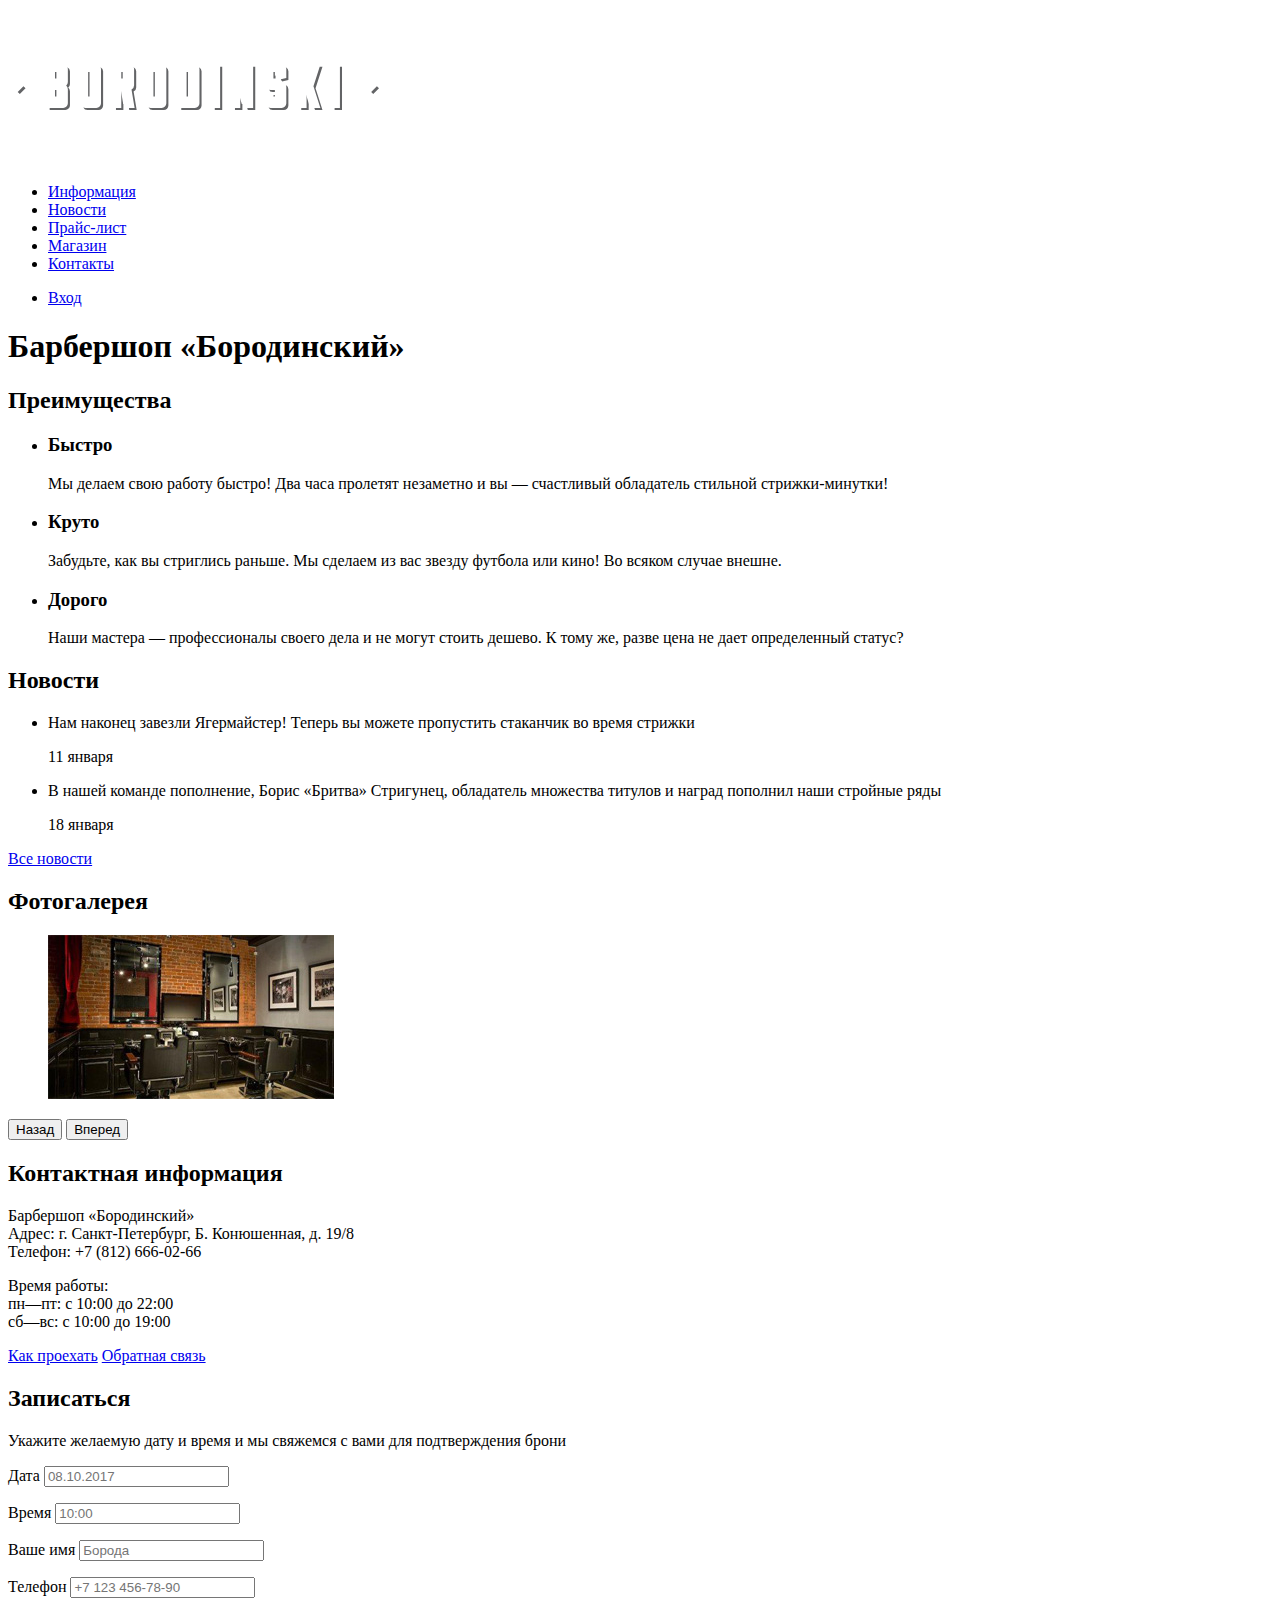
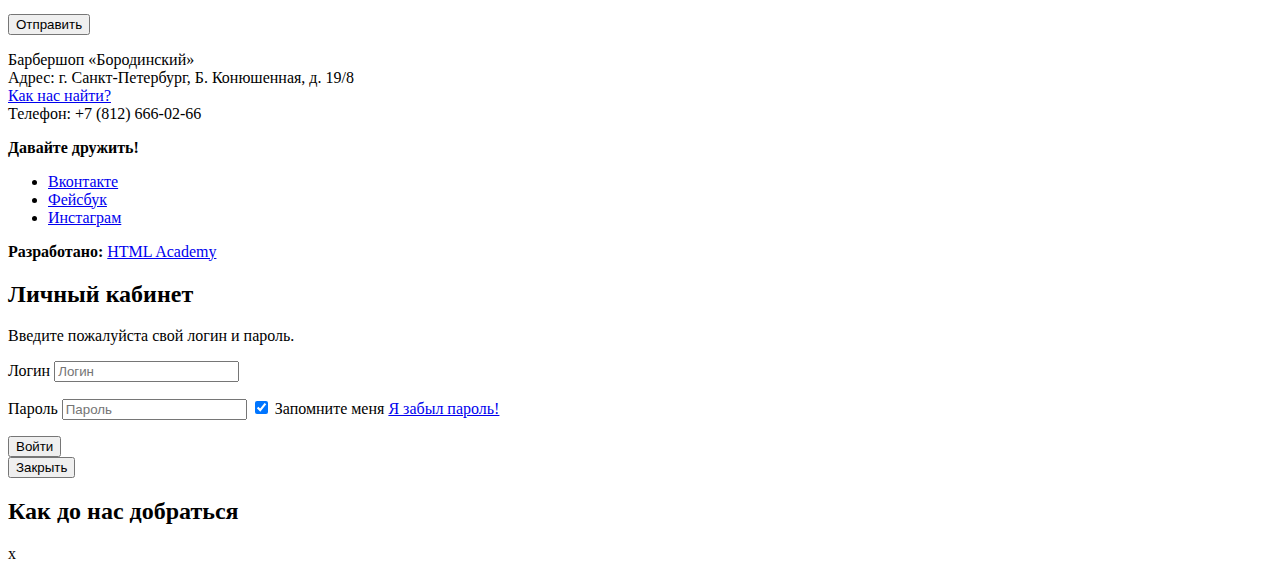
==== index.html @ 8cbe3a10 "Закончил форму для логина" ====
<!DOCTYPE html>
<html lang="ru">
  <head>
    <meta charset="utf-8">
    <title>Барбершоп «Бородинский»</title>
  </head>
  <body>
    <header class="main-header">
      <nav class="main-navigation">
        <a class="main-header-logo">
          <img src="img/index-logo.svg" width="371" height="155" alt="Логотип барбершопа «Бородинский»">
        </a>
        <ul class="site-navigation">
          <li><a href="info.html">Информация</a></li>
          <li><a href="news.html">Новости</a></li>
          <li><a href="price.html">Прайс-лист</a></li>
          <li><a href="catalog.html">Магазин</a></li>
          <li><a href="contacts.html">Контакты</a></li>
        </ul>
        <ul class="user-navigation">
          <li>
            <a class="login-link" href="#">Вход</a>
          </li>
        </ul>
      </nav>
    </header>
    <main class="container">

      <h1 class="visually-hidden">Барбершоп «Бородинский»</h1>

      <section class="features">
        <h2 class="visually-hidden">Преимущества</h2>
        <ul class="features-list">
          <li class="feature-item">
            <h3>Быстро</h3>
            <p>Мы делаем свою работу быстро! Два часа пролетят незаметно и вы — счастливый обладатель стильной стрижки-минутки!</p>
          </li>
          <li class="feature-item">
            <h3>Круто</h3>
            <p>Забудьте, как вы стриглись раньше. Мы сделаем из вас звезду футбола или кино! Во всяком случае внешне.</p>
          </li>
          <li class="feature-item">
            <h3>Дорого</h3>
            <p>Наши мастера — профессионалы своего дела и не могут стоить дешево. К тому же, разве цена не дает определенный статус?</p>
          </li>
        </ul>
      </section>

      <section class="news">
        <h2>Новости</h2>
        <ul class="news-list">
          <li class="news-item">
            <p>Нам наконец завезли Ягермайстер! Теперь вы можете пропустить стаканчик во время стрижки</p>
            <time datetime="2016-01-11">11 января</time>
          </li>
          <li class="news-item">
            <p>В нашей команде пополнение, Борис «Бритва» Стригунец, обладатель множества титулов и наград пополнил наши стройные ряды</p>
            <time datetime="2016-01-18">18 января</time>
          </li>
        </ul>
        <a class="button" href="news.html">Все новости</a>
      </section>

      <section class="gallery">
        <h2>Фотогалерея</h2>
        <figure class="gallery-content">
          <a href="#"><img src="img/studio.jpg" width="286" height="164" alt="Интерьер"></a>
        </figure>
        <button class="button gallery-button gallery-button-back" type="button">Назад</button>
        <button class="button gallery-button gallery-button-next" type="button">Вперед</button>
      </section>

       <section class="contacts">
        <h2>Контактная информация</h2>
        <p>
           Барбершоп «Бородинский»<br>
           Адрес: г. Санкт-Петербург, Б. Конюшенная, д. 19/8<br>
           Телефон: +7 (812) 666-02-66
        </p>
        <p>
          Время работы:<br>
          пн—пт: с 10:00 до 22:00<br>
          сб—вс: с 10:00 до 19:00
        </p>
        <a class="button" href="map.html">Как проехать</a>
        <a class="button" href="contacts.html">Обратная связь</a>
      </section>

      <section class="appointment">
        <h2>Записаться</h2>
        <p class="appointment-info">Укажите желаемую дату и время и мы свяжемся с вами для подтверждения брони</p>
        <form class="appointment-form" action="https://echo.htmlacademy.ru" method="post">
          <p class="appointment-item">
            <label>
              Дата
              <input type="text" name="date" value="" placeholder="08.10.2017">
            </label>
          </p>
          <p class="appointment-item">
            <label>
              Время
              <input type="text" name="time" value="" placeholder="10:00">
            </label>
          </p>
          <p class="appointment-item">
            <label>
              Ваше имя
              <input type="text" name="name" value="" placeholder="Борода">
            </label>
          </p>
          <p class="appointment-item">
            <label>
              Телефон
              <input type="tel" name="phone" value="" placeholder="+7 123 456-78-90">
            </label>
          </p>
          <button class="button" type="submit">Отправить</button>
        </form>
      </section>
    </main>
    <footer class="main-footer">
      <p class="footer-contacts">
        Барбершоп «Бородинский»<br>
        Адрес: г. Санкт-Петербург, Б. Конюшенная, д. 19/8<br>
        <a href="map.html">Как нас найти?</a><br>
        Телефон: +7 (812) 666-02-66
      </p>
      <div class="footer-social">
        <b>Давайте дружить!</b>
        <ul>
          <li><a class="social-button" href="#">Вконтакте</a></li>
          <li><a class="social-button" href="#">Фейсбук</a></li>
          <li><a class="social-button" href="#">Инстаграм</a></li>
        </ul>
      </div>
      <p class="footer-copyright">
        <b>Разработано:</b>
        <a class="button" href="https://htmlacademy.ru">HTML Academy</a>
      </p>
    </footer>

    <section class="modal modal-login">
      <h2>Личный кабинет</h2>
      <p>Введите пожалуйста свой логин и пароль.</p>
      <form class="login-form" action="https://echo.htmlacademy.ru" method="post">
        <p>
          <label class="visually-hidden">
            Логин
            <input class="login-icon-user" type="text" name="login" value="" placeholder="Логин">
          </label>
        </p>
        <p class="login-pasword-info">
          <label class="visually-hidden">
            Пароль
            <input class="login-icon-password" type="password" name="password" value="" placeholder="Пароль">
          </label>
          <label class="login-checkbox">
            <input type="checkbox" name="remember" checked>
            Запомните меня
          </label>
          <a class="restore" href="#">Я забыл пароль!</a>
        </p>
        <button class="button" type="submit">Войти</button>
      </form>
      <button class="modal-close" type="button">Закрыть</button>
    </section>

    <section class="modal modal-map">
      <h2 class="visually-hidden">Как до нас добраться</h2>
      <span class="modal-close">x</span>
    </section>
  </body>
</html>
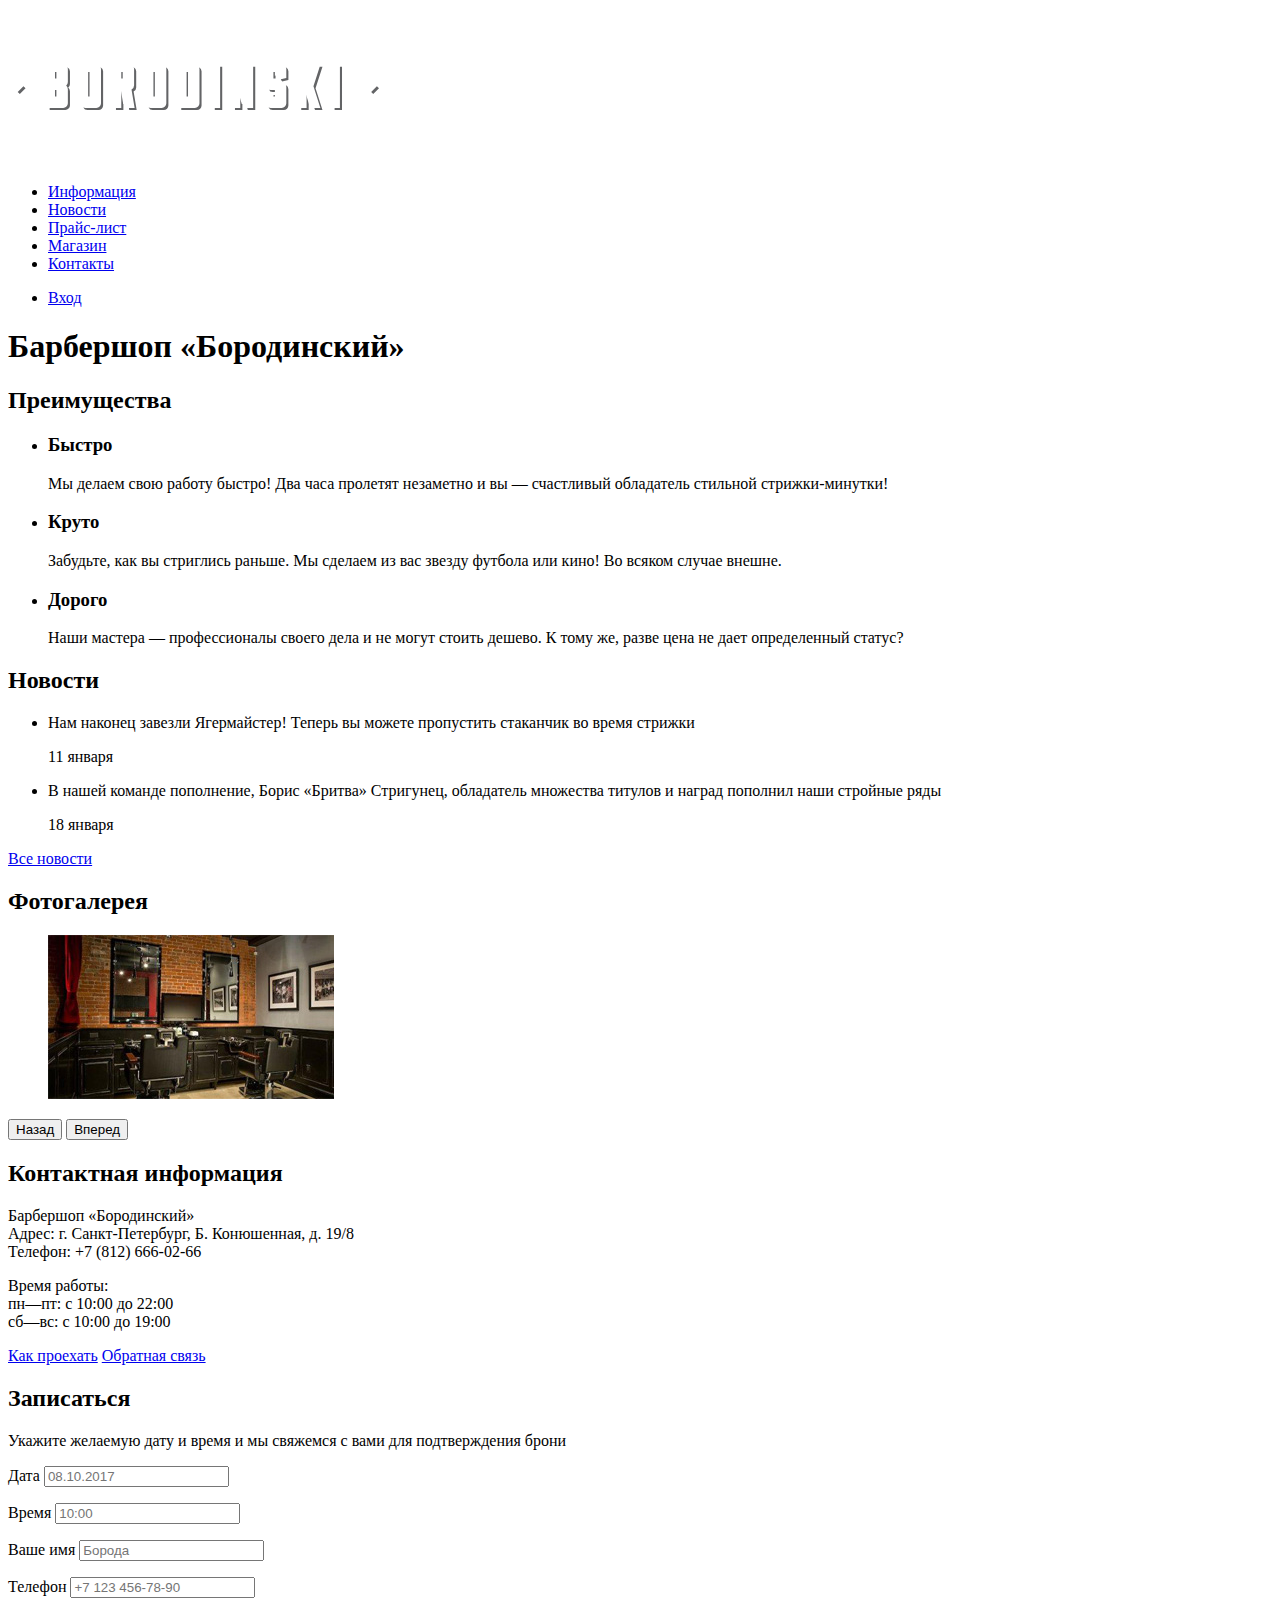
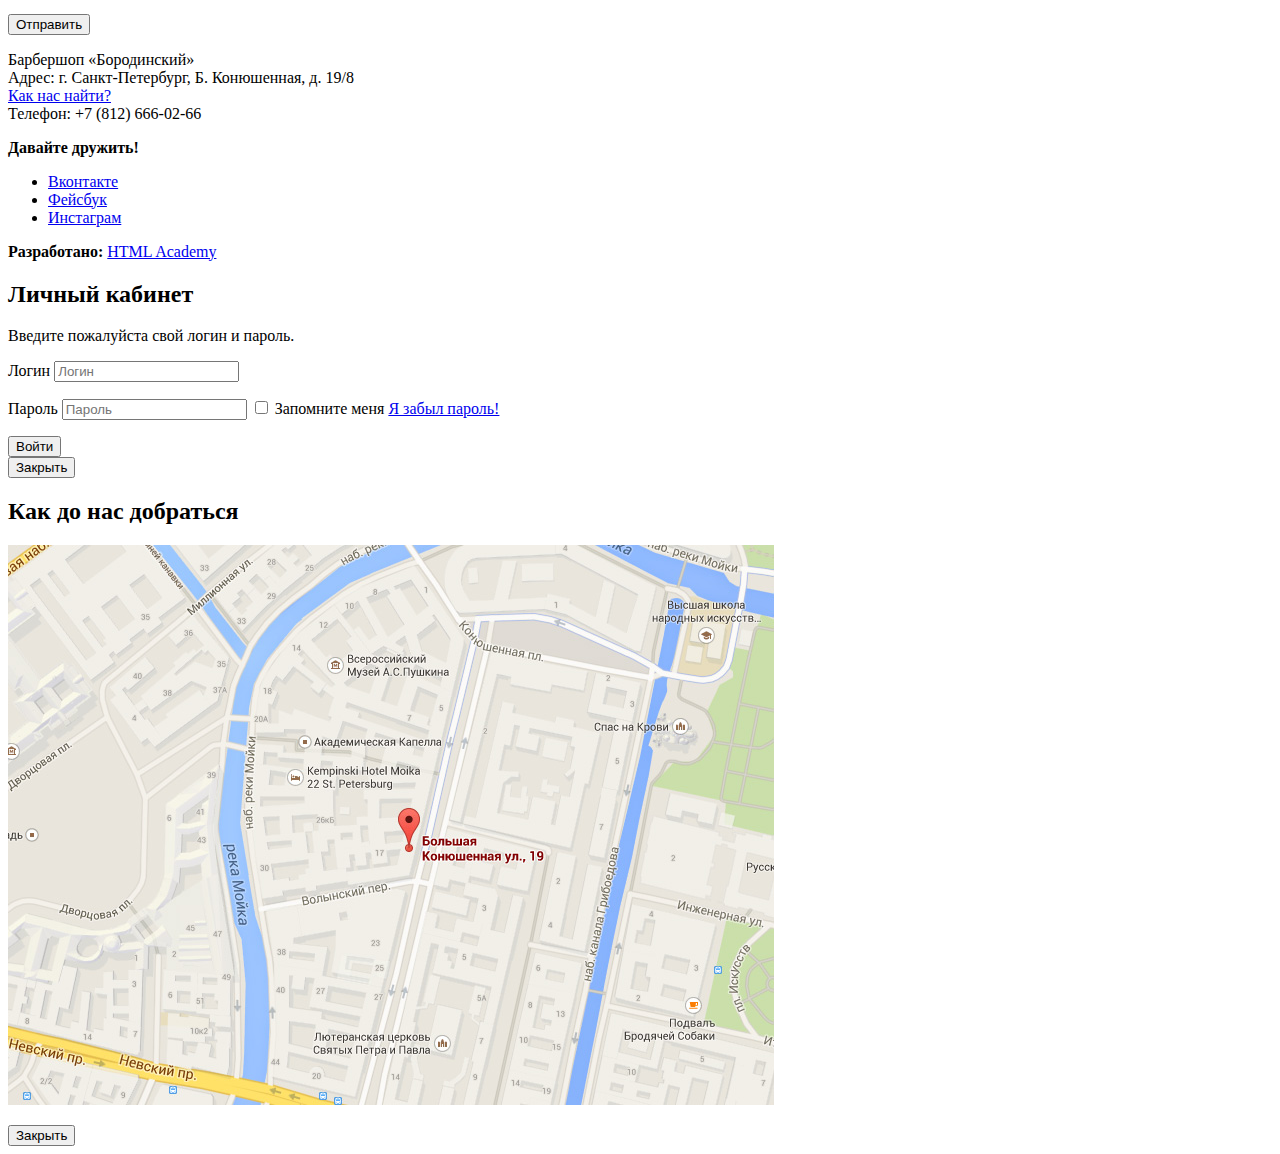
==== commit b5265968: "Добавил карту проезда" ====
--- a/index.html
+++ b/index.html
@@ -155,7 +155,7 @@
             <input class="login-icon-password" type="password" name="password" value="" placeholder="Пароль">
           </label>
           <label class="login-checkbox">
-            <input type="checkbox" name="remember" checked>
+            <input type="checkbox" name="remember">
             Запомните меня
           </label>
           <a class="restore" href="#">Я забыл пароль!</a>
@@ -167,7 +167,10 @@
 
     <section class="modal modal-map">
       <h2 class="visually-hidden">Как до нас добраться</h2>
-      <span class="modal-close">x</span>
+      <p>
+        <img src="img/map.jpg" width="766" height="560" alt="Офис компании по адресу ул. Большая Конюшенная 19/8, Санкт-Петербург">
+      </p>
+      <button class="modal-close" type="button">Закрыть</button>
     </section>
   </body>
 </html>
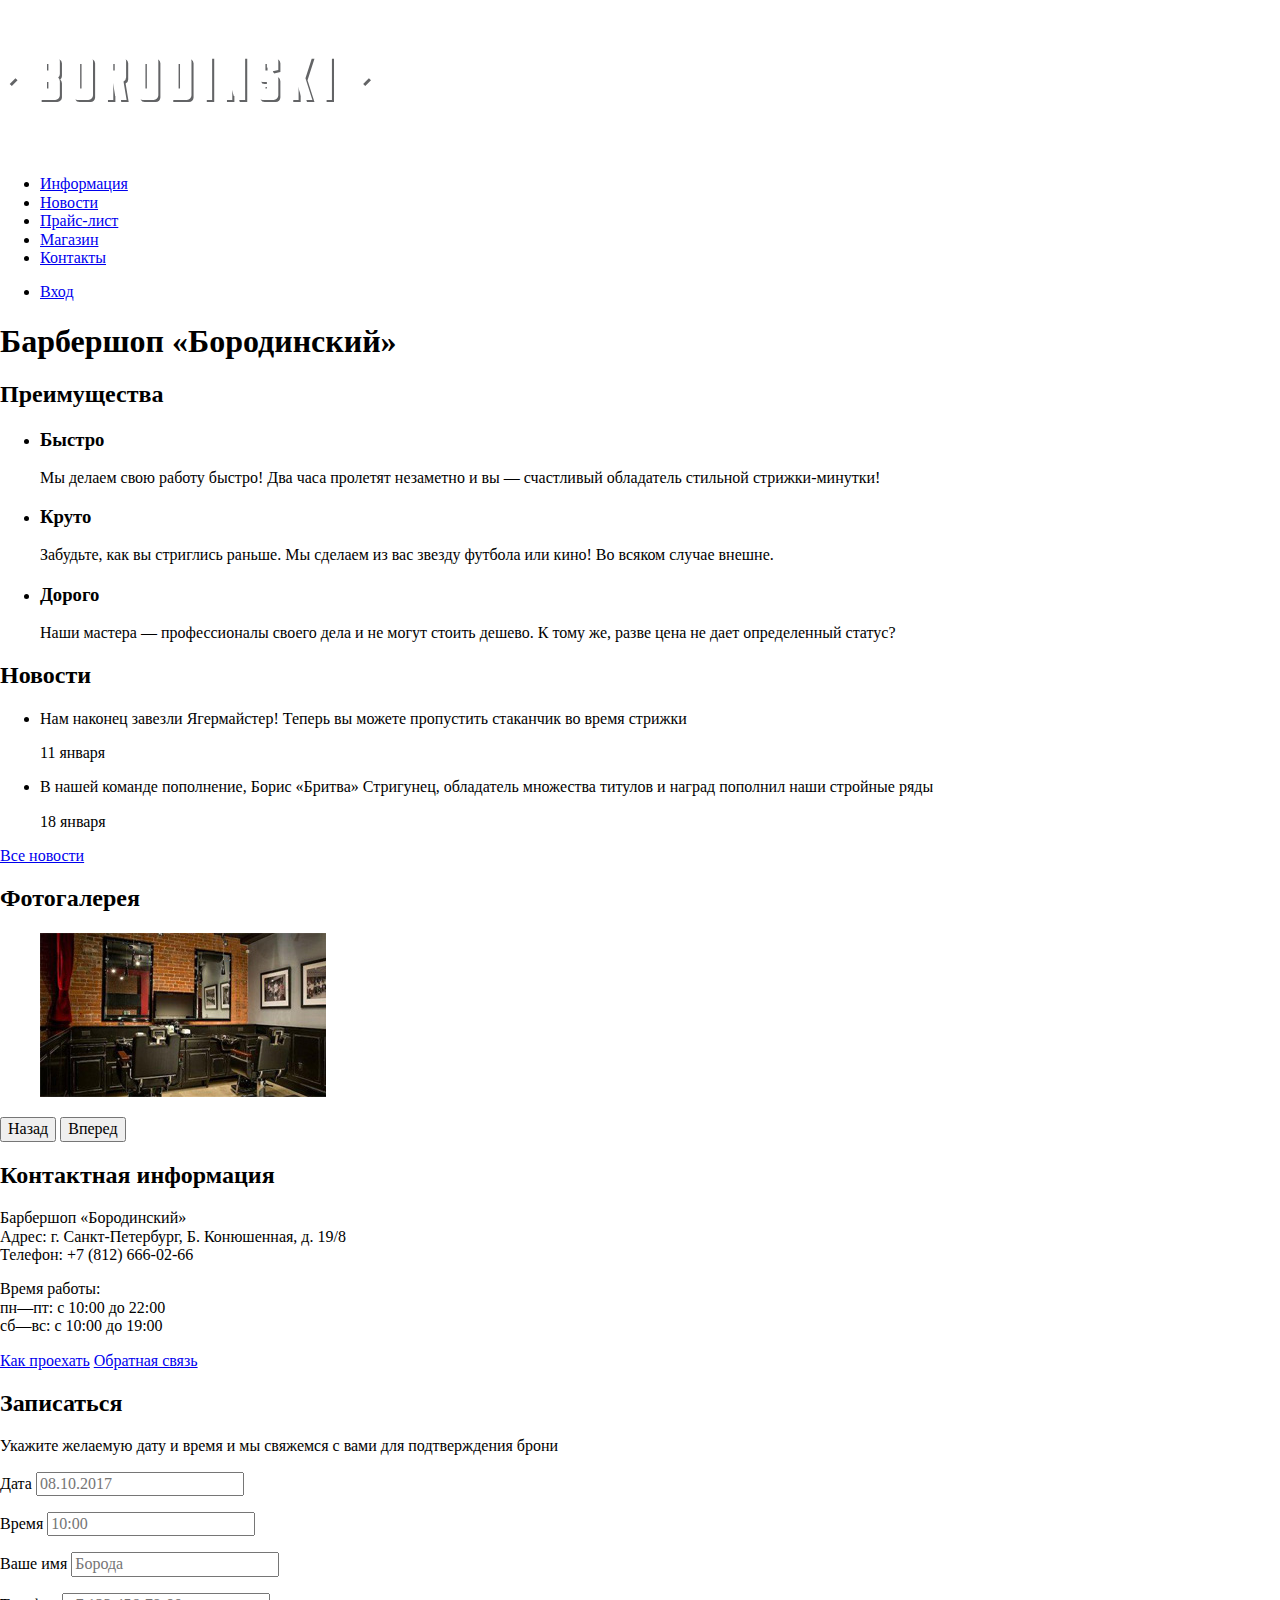
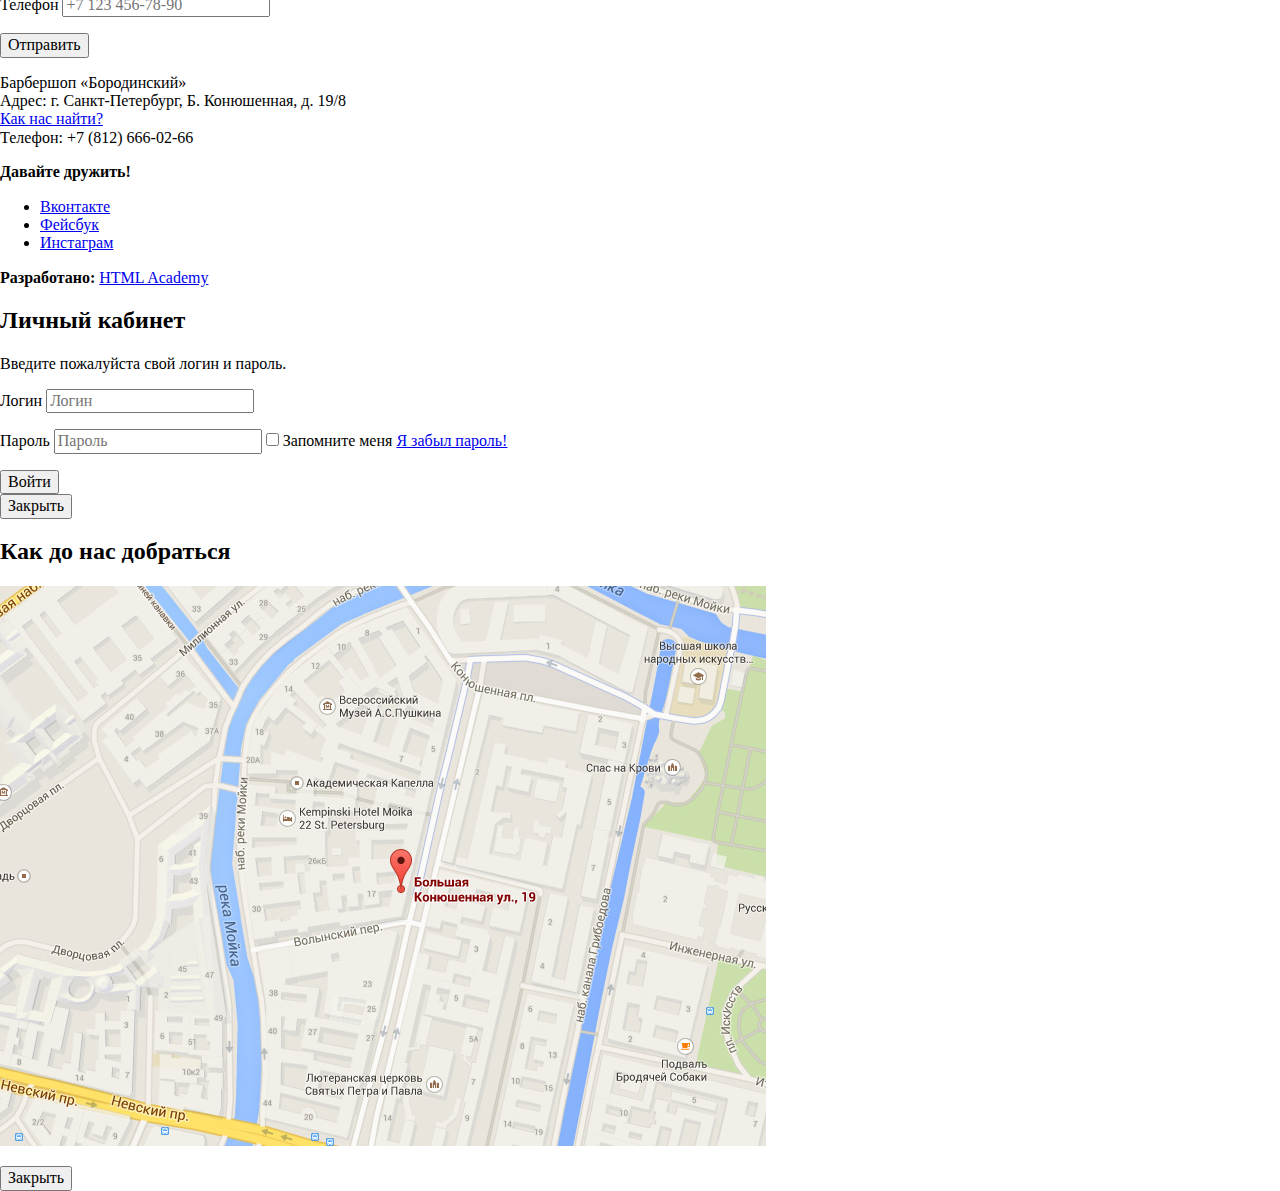
==== commit 16063d43: "подлючаю нормалайз и стайл цсс" ====
--- a/index.html
+++ b/index.html
@@ -3,6 +3,9 @@
   <head>
     <meta charset="utf-8">
     <title>Барбершоп «Бородинский»</title>
+    <link href="https://fonts.googleapis.com/css?family=PT+Sans+Narrow:400,700&amp;subset=latin,cyrillic" rel="stylesheet">
+    <link href="css/normalize.css" rel="stylesheet">
+    <link href="css/style.css" rel="stylesheet">
   </head>
   <body>
     <header class="main-header">
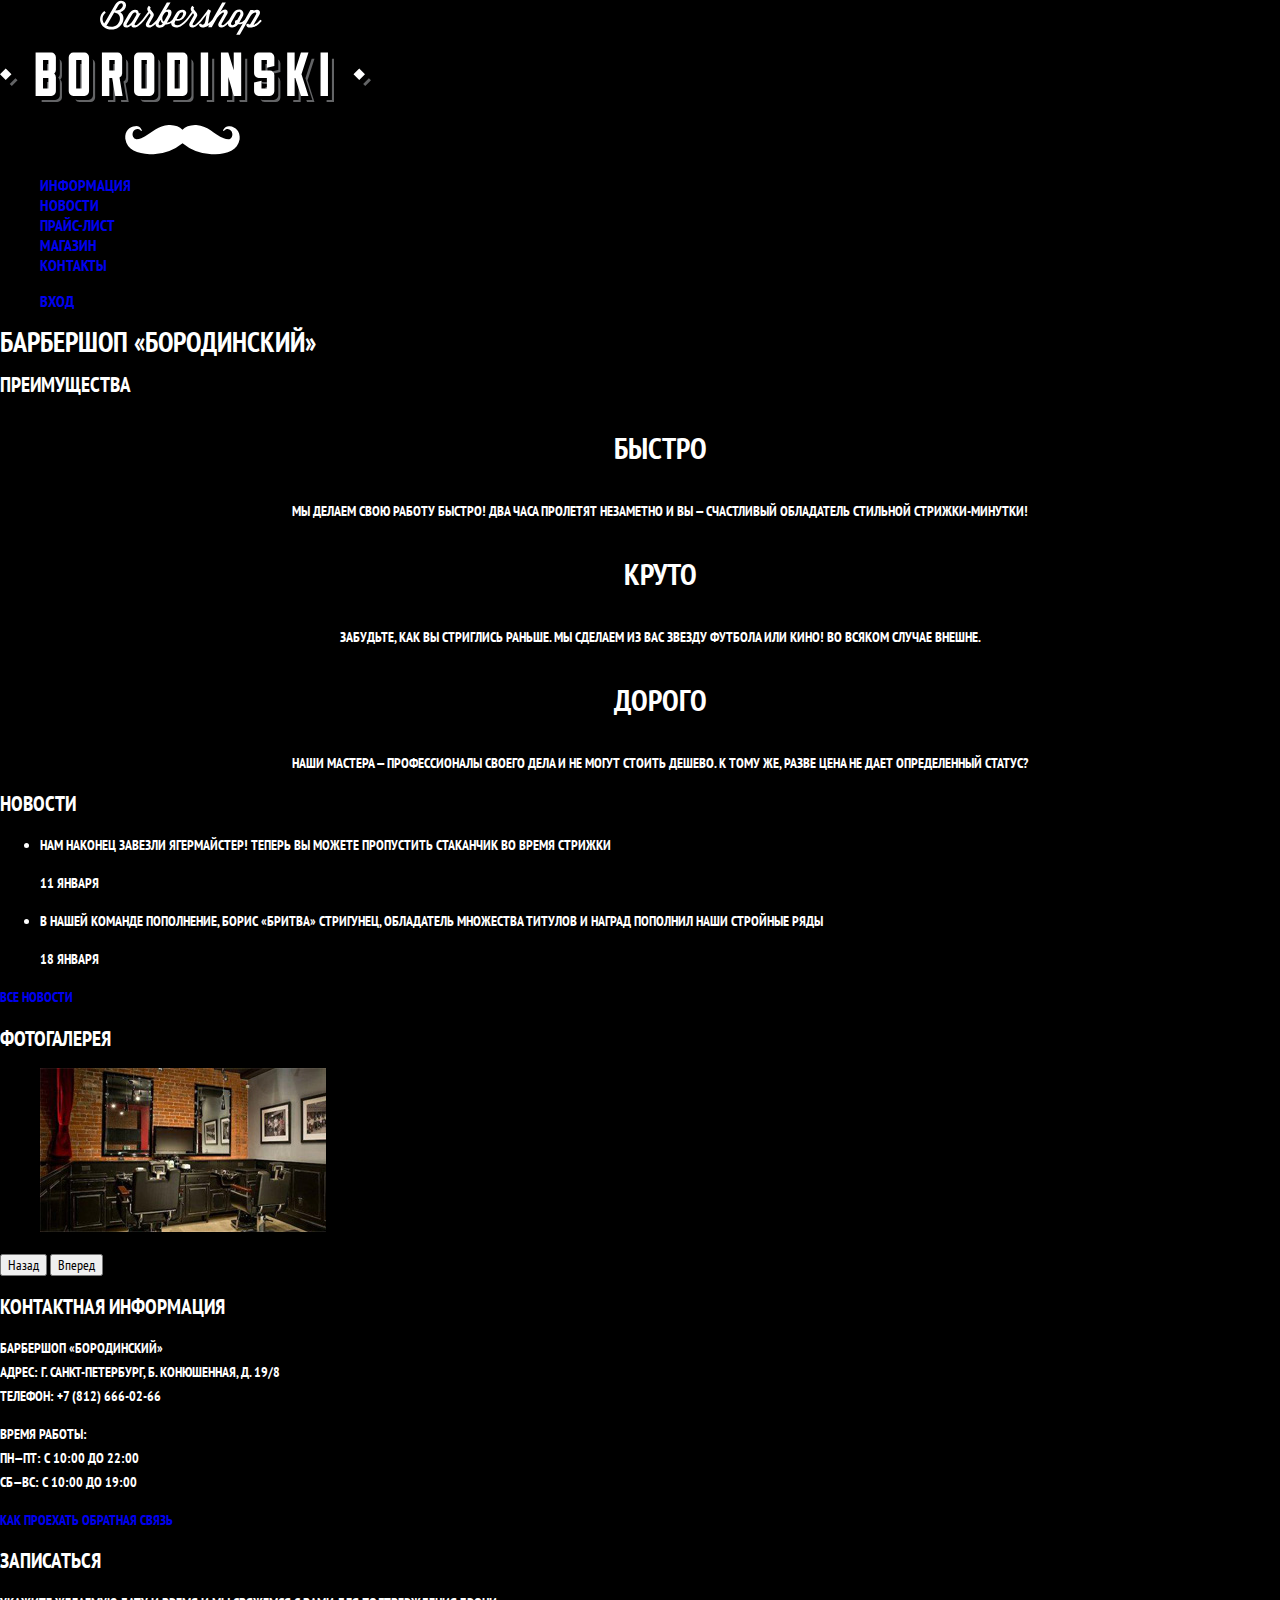
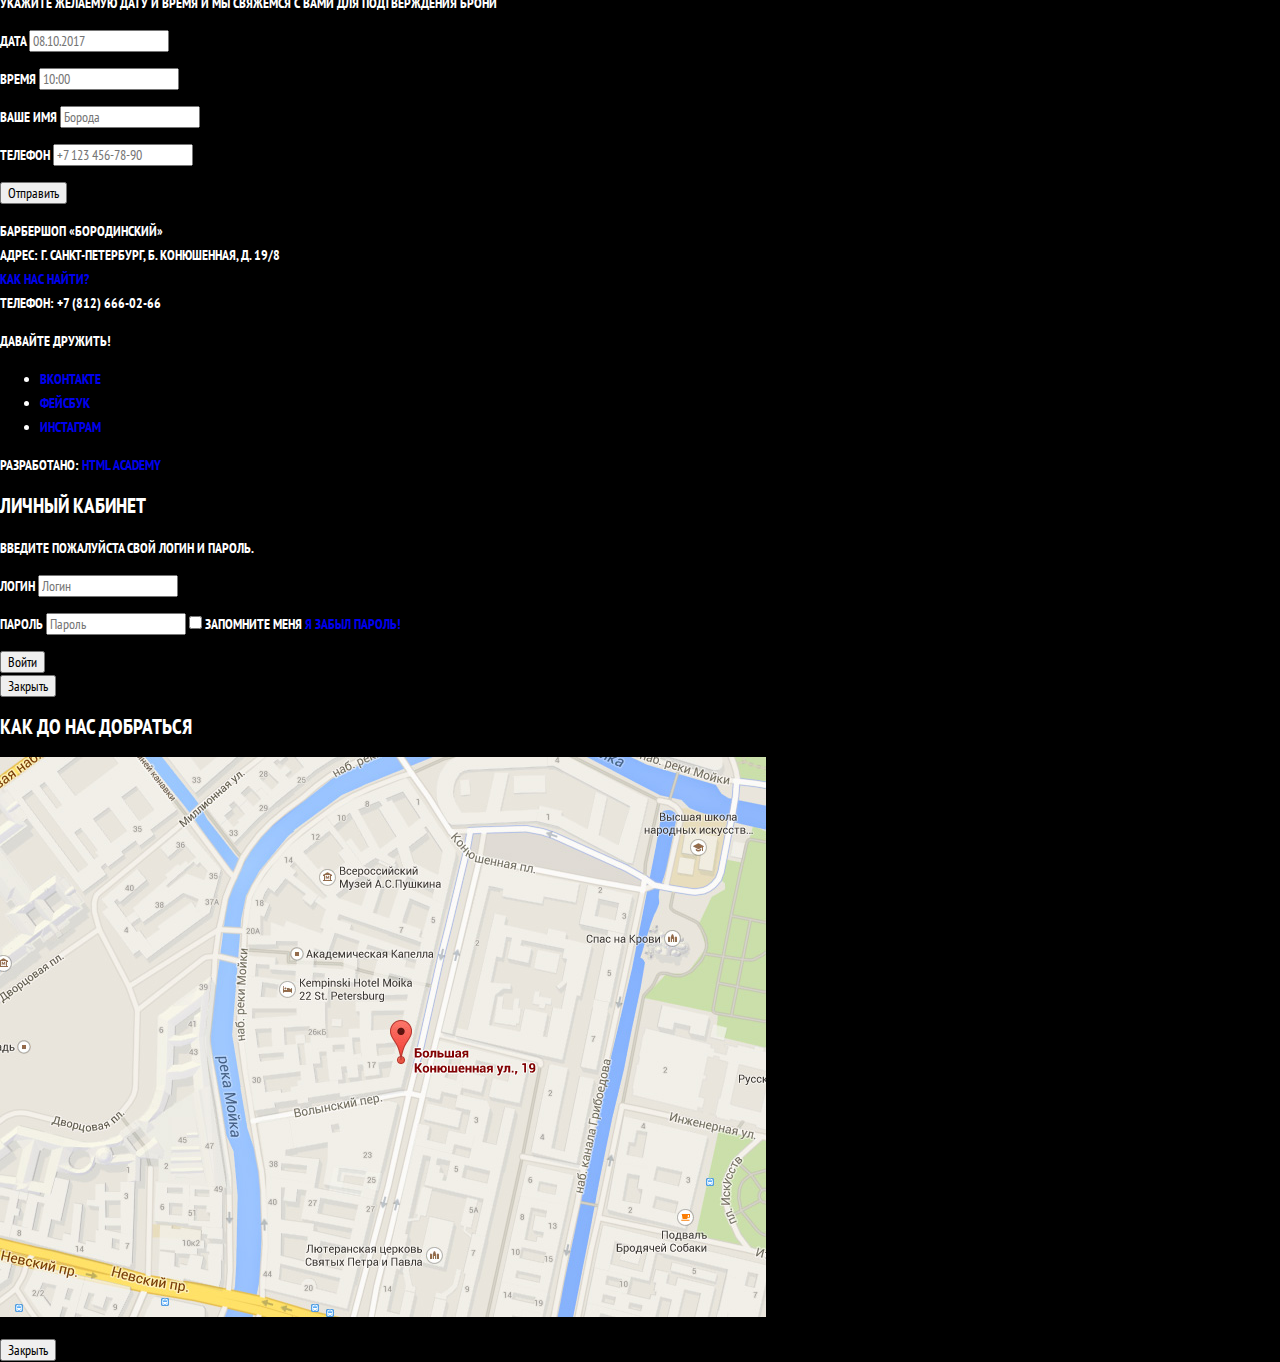
==== commit cefb0aab: "дополнил цсс и скорректировал разметку html" ====
--- a/index.html
+++ b/index.html
@@ -49,7 +49,8 @@
         </ul>
       </section>
 
-      <section class="news">
+      <div class="index-columns">
+        <section class="news">
         <h2>Новости</h2>
         <ul class="news-list">
           <li class="news-item">
@@ -71,6 +72,8 @@
         </figure>
         <button class="button gallery-button gallery-button-back" type="button">Назад</button>
         <button class="button gallery-button gallery-button-next" type="button">Вперед</button>
+      </div>
+
       </section>
 
        <section class="contacts">
--- a/css/style.css
+++ b/css/style.css
@@ -0,0 +1,53 @@
+body {
+  margin: 0;
+  padding: 0;
+
+  font-family: "PT Sans Narrow", Arial, sans-serif;
+  font-size: 14px;
+  line-height: 24px;
+  font-weight: 700;
+  color: #ffffff;
+  text-transform: uppercase;
+
+  background-color: #000000;
+  background-image: url("img/bg.jpg");
+  background-position: top center;
+  background-repeat: no-repeat;
+}
+
+a {
+  text-decoration: none;
+}
+
+.main-navigation {
+  font-size: 16px;
+  line-height: 20px;
+  color: #ffffff;
+
+  background-color: #000000;
+}
+
+.site-navigation,
+.user-navigation {
+  list-style: none;
+}
+
+.site-navigation a:hover,
+.site-navigation a:focus,
+.user-navigation a:hover,
+.user-navigation a:focus {
+  background-color: #242424;
+}
+
+.features-list {
+  list-style: none;
+}
+
+.feature-item {
+  text-align: center;
+}
+
+.feature-item h3 {
+  font-size: 30px;
+  line-height: 42px;
+}
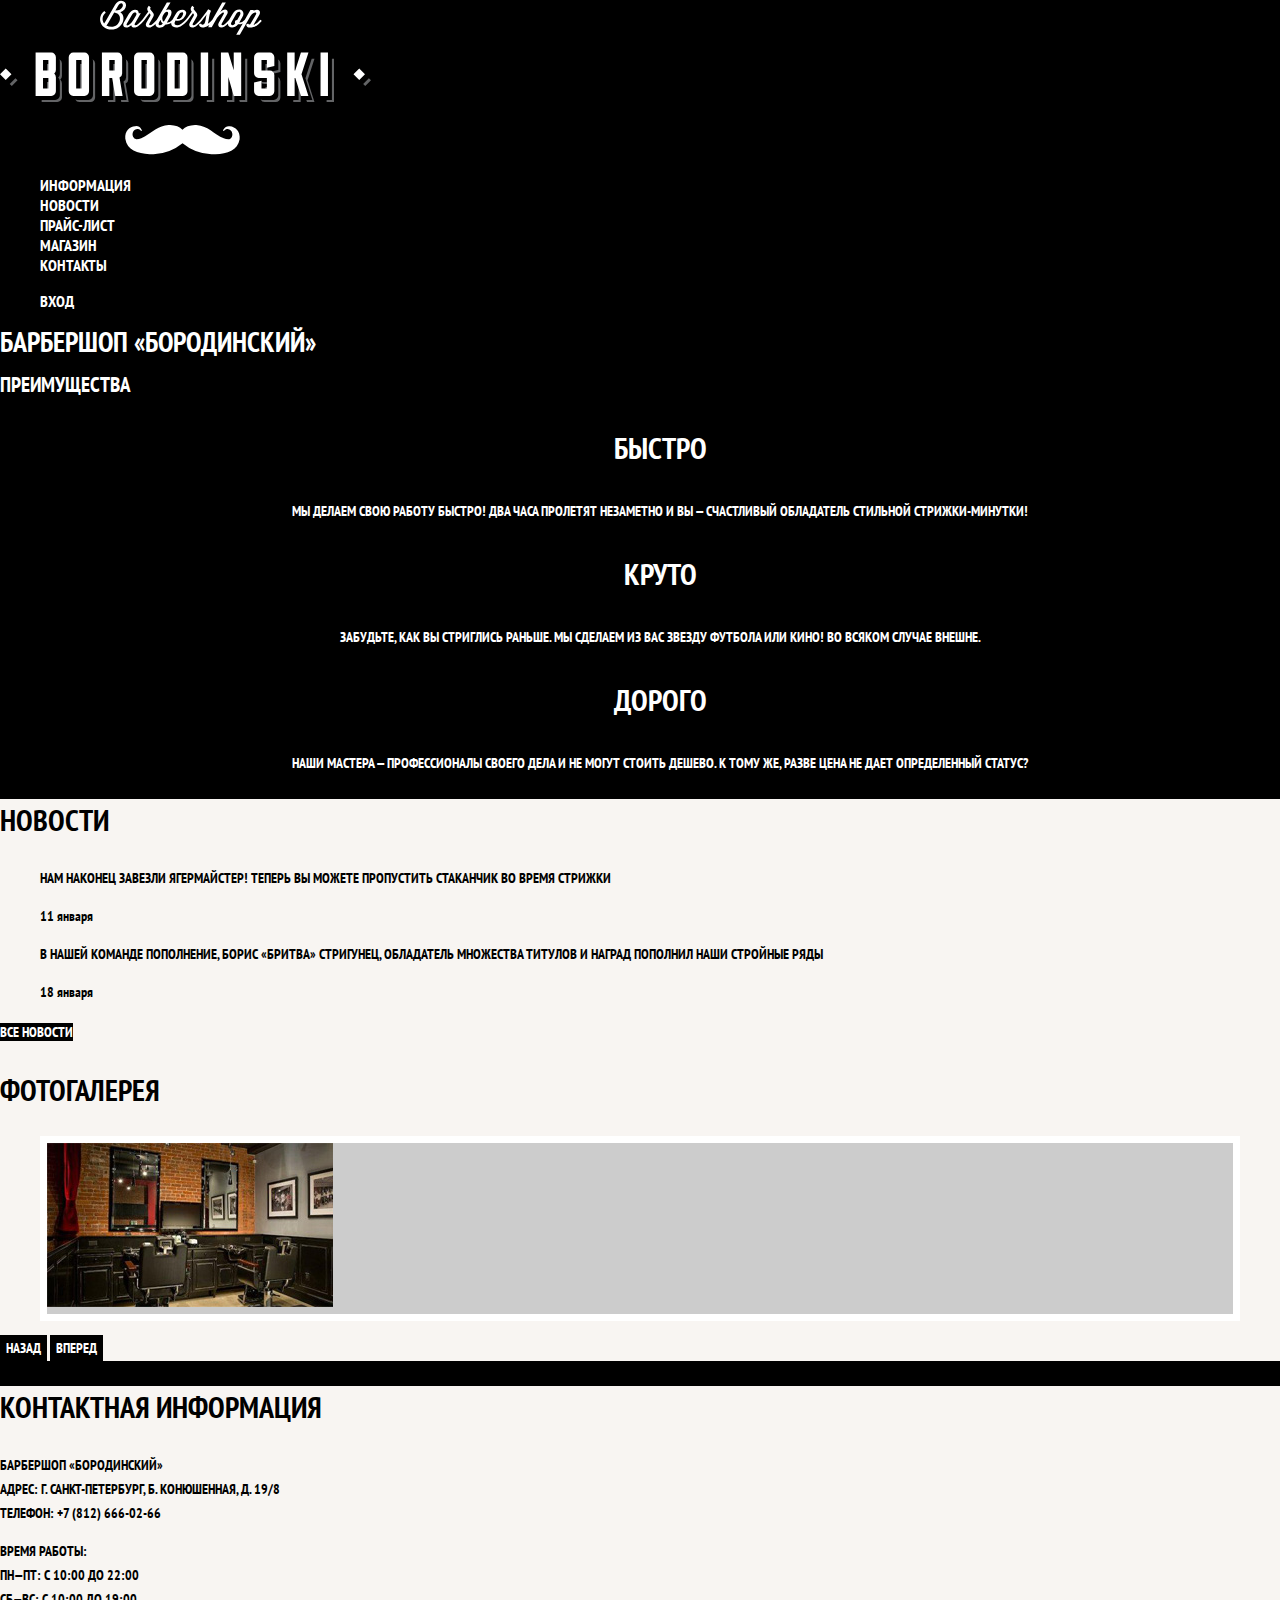
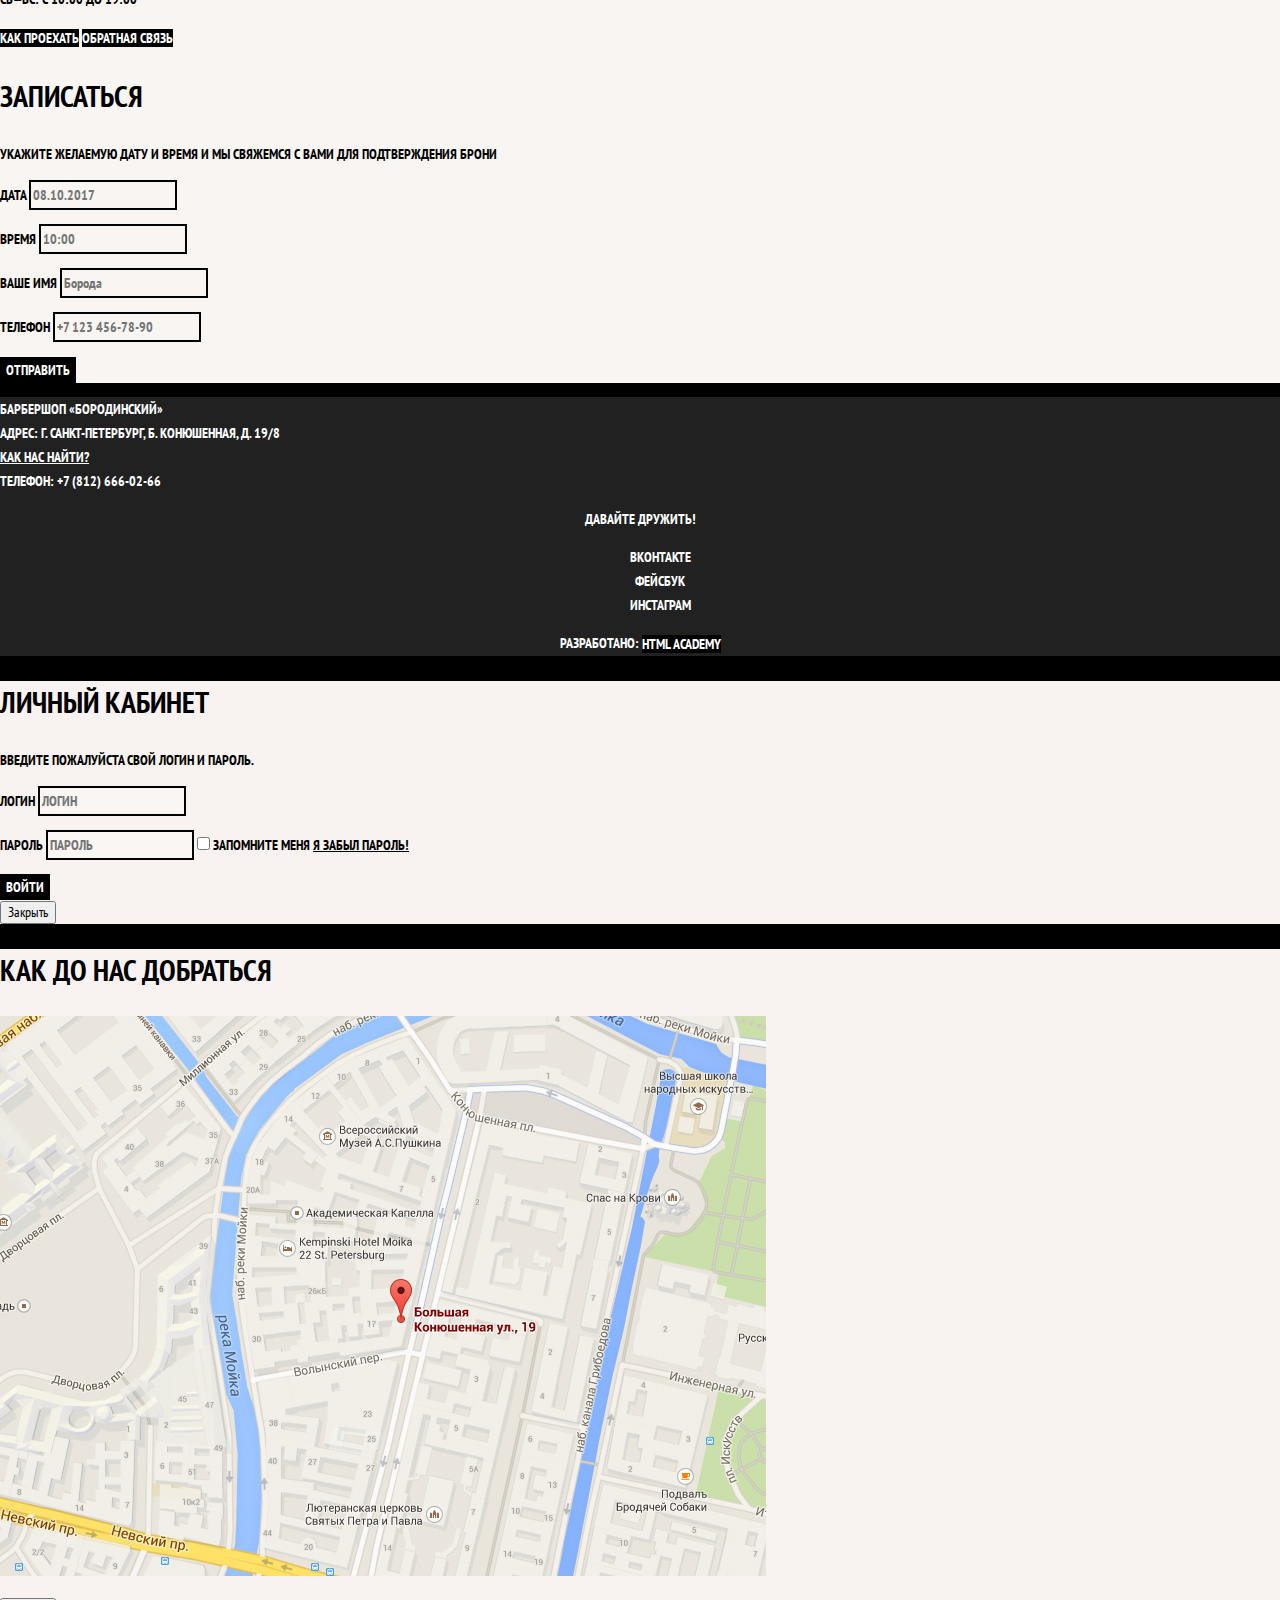
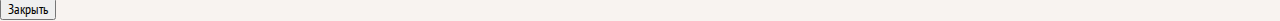
==== commit 6e9993e4: "закончилстилизацию по демо" ====
--- a/index.html
+++ b/index.html
@@ -51,78 +51,80 @@
 
       <div class="index-columns">
         <section class="news">
-        <h2>Новости</h2>
-        <ul class="news-list">
-          <li class="news-item">
-            <p>Нам наконец завезли Ягермайстер! Теперь вы можете пропустить стаканчик во время стрижки</p>
-            <time datetime="2016-01-11">11 января</time>
-          </li>
-          <li class="news-item">
-            <p>В нашей команде пополнение, Борис «Бритва» Стригунец, обладатель множества титулов и наград пополнил наши стройные ряды</p>
-            <time datetime="2016-01-18">18 января</time>
-          </li>
-        </ul>
-        <a class="button" href="news.html">Все новости</a>
-      </section>
+          <h2>Новости</h2>
+          <ul class="news-list">
+            <li class="news-item">
+              <p>Нам наконец завезли Ягермайстер! Теперь вы можете пропустить стаканчик во время стрижки</p>
+              <time datetime="2016-01-11">11 января</time>
+            </li>
+            <li class="news-item">
+              <p>В нашей команде пополнение, Борис «Бритва» Стригунец, обладатель множества титулов и наград пополнил наши стройные ряды</p>
+              <time datetime="2016-01-18">18 января</time>
+            </li>
+          </ul>
+          <a class="button" href="news.html">Все новости</a>
+        </section>
 
-      <section class="gallery">
-        <h2>Фотогалерея</h2>
-        <figure class="gallery-content">
-          <a href="#"><img src="img/studio.jpg" width="286" height="164" alt="Интерьер"></a>
-        </figure>
-        <button class="button gallery-button gallery-button-back" type="button">Назад</button>
-        <button class="button gallery-button gallery-button-next" type="button">Вперед</button>
+        <section class="gallery">
+          <h2>Фотогалерея</h2>
+          <figure class="gallery-content">
+            <a href="#"><img src="img/studio.jpg" width="286" height="164" alt="Интерьер"></a>
+          </figure>
+          <button class="button gallery-button gallery-button-back" type="button">Назад</button>
+          <button class="button gallery-button gallery-button-next" type="button">Вперед</button>
+        </section>
       </div>
 
-      </section>
+      <div class="index-columns">
+        <section class="contacts">
+          <h2>Контактная информация</h2>
+          <p>
+             Барбершоп «Бородинский»<br>
+             Адрес: г. Санкт-Петербург, Б. Конюшенная, д. 19/8<br>
+             Телефон: +7 (812) 666-02-66
+          </p>
+          <p>
+            Время работы:<br>
+            пн—пт: с 10:00 до 22:00<br>
+            сб—вс: с 10:00 до 19:00
+          </p>
+          <a class="button" href="map.html">Как проехать</a>
+          <a class="button" href="contacts.html">Обратная связь</a>
+        </section>
 
-       <section class="contacts">
-        <h2>Контактная информация</h2>
-        <p>
-           Барбершоп «Бородинский»<br>
-           Адрес: г. Санкт-Петербург, Б. Конюшенная, д. 19/8<br>
-           Телефон: +7 (812) 666-02-66
-        </p>
-        <p>
-          Время работы:<br>
-          пн—пт: с 10:00 до 22:00<br>
-          сб—вс: с 10:00 до 19:00
-        </p>
-        <a class="button" href="map.html">Как проехать</a>
-        <a class="button" href="contacts.html">Обратная связь</a>
-      </section>
+        <section class="appointment">
+          <h2>Записаться</h2>
+          <p class="appointment-info">Укажите желаемую дату и время и мы свяжемся с вами для подтверждения брони</p>
+          <form class="appointment-form" action="https://echo.htmlacademy.ru" method="post">
+            <p class="appointment-item">
+              <label>
+                Дата
+                <input type="text" name="date" value="" placeholder="08.10.2017">
+              </label>
+            </p>
+            <p class="appointment-item">
+              <label>
+                Время
+                <input type="text" name="time" value="" placeholder="10:00">
+              </label>
+            </p>
+            <p class="appointment-item">
+              <label>
+                Ваше имя
+                <input type="text" name="name" value="" placeholder="Борода">
+              </label>
+            </p>
+            <p class="appointment-item">
+              <label>
+                Телефон
+                <input type="tel" name="phone" value="" placeholder="+7 123 456-78-90">
+              </label>
+            </p>
+            <button class="button" type="submit">Отправить</button>
+          </form>
+        </section>
+      </div>
 
-      <section class="appointment">
-        <h2>Записаться</h2>
-        <p class="appointment-info">Укажите желаемую дату и время и мы свяжемся с вами для подтверждения брони</p>
-        <form class="appointment-form" action="https://echo.htmlacademy.ru" method="post">
-          <p class="appointment-item">
-            <label>
-              Дата
-              <input type="text" name="date" value="" placeholder="08.10.2017">
-            </label>
-          </p>
-          <p class="appointment-item">
-            <label>
-              Время
-              <input type="text" name="time" value="" placeholder="10:00">
-            </label>
-          </p>
-          <p class="appointment-item">
-            <label>
-              Ваше имя
-              <input type="text" name="name" value="" placeholder="Борода">
-            </label>
-          </p>
-          <p class="appointment-item">
-            <label>
-              Телефон
-              <input type="tel" name="phone" value="" placeholder="+7 123 456-78-90">
-            </label>
-          </p>
-          <button class="button" type="submit">Отправить</button>
-        </form>
-      </section>
     </main>
     <footer class="main-footer">
       <p class="footer-contacts">
--- a/css/style.css
+++ b/css/style.css
@@ -15,8 +15,35 @@
   background-repeat: no-repeat;
 }
 
+.inner-page {
+  color: #000000;
+
+  background-color: #f9f6f3;
+  background-image: url("img/pattern-light.jpg");
+  background-position: 0 0;
+  background-repeat: repeat;
+}
+
 a {
   text-decoration: none;
+}
+
+.button {
+  font: inherit;
+
+  text-align: center;
+  color: #ffffff;
+  vertical-align: middle;
+  text-transform: uppercase;
+
+  background-color: #000000;
+  border: none;
+}
+
+.button:hover,
+.button:focus,
+.button:active {
+  background-color: #663d15;
 }
 
 .main-navigation {
@@ -30,6 +57,11 @@
 .site-navigation,
 .user-navigation {
   list-style: none;
+}
+
+.site-navigation a,
+.user-navigation a {
+  color: #ffffff;
 }
 
 .site-navigation a:hover,
@@ -51,3 +83,126 @@
   font-size: 30px;
   line-height: 42px;
 }
+
+.index-columns {
+  color: #000000;
+
+  background-color: #f8f5f2;
+  background-image: url("img/pattern-light.jpg");
+  background-position: 0 0;
+  background-repeat: repeat;
+}
+
+.index-columns h2 {
+  font-size: 30px;
+  line-height: 42px;
+}
+
+.news-list {
+  list-style: none;
+}
+
+.news-item time {
+  text-transform: none;
+}
+
+.gallery-content {
+  background-color: #cccccc;
+  border: 7px solid #ffffff;
+}
+
+.appointment-item input {
+  font: inherit;
+
+  background-color: transparent;
+  border: 2px solid #000000;
+}
+
+.appointment-item input:focus {
+  border-color: #663d15;
+}
+
+.main-footer {
+  color: #ffffff;
+
+  background-color: #212121;
+  background-image: url("img/pattern-dark.jpg");
+  background-position: 0 0;
+  background-repeat: repeat;
+}
+
+.footer-contacts a {
+  color: #ffffff;
+  text-decoration: underline;
+}
+
+.footer-contacts a:hover,
+.footer-contacts a:focus {
+  text-decoration: none;
+}
+
+.footer-social {
+  text-align: center;
+}
+
+.footer-social ul {
+  list-style: none;
+}
+
+.social-button {
+  color: #ffffff;
+}
+
+.footer-copyright {
+  text-align: center;
+}
+
+.footer-copyright .button:hover,
+.footer-copyright .button:focus {
+  color: #000000;
+
+  background-color: #ffffff;
+}
+
+.modal {
+  color: #000000;
+
+  background-color: #f8f3f0;
+  background-image: url("img/pattern-light.jpg");
+  background-position: 0 0;
+  background-repeat: repeat;
+}
+
+.modal h2 {
+  font-size: 30px;
+  line-height: 42px;
+}
+
+.login-form input[type="text"],
+.login-form input[type="password"] {
+  font: inherit;
+  color: #000000;
+  text-transform: uppercase;
+
+  background-color: #f9f6f3;
+  border: 2px solid #000000;
+}
+
+.login-form input:focus {
+  border-color: #663d15;
+}
+
+.login-checkbox:hover,
+.login-checkbox:focus {
+  color: #663d15;
+}
+
+.restore {
+  color: #000000;
+  text-decoration: underline;
+}
+
+.restore:hover,
+.restore:focus {
+  text-decoration: none;
+}
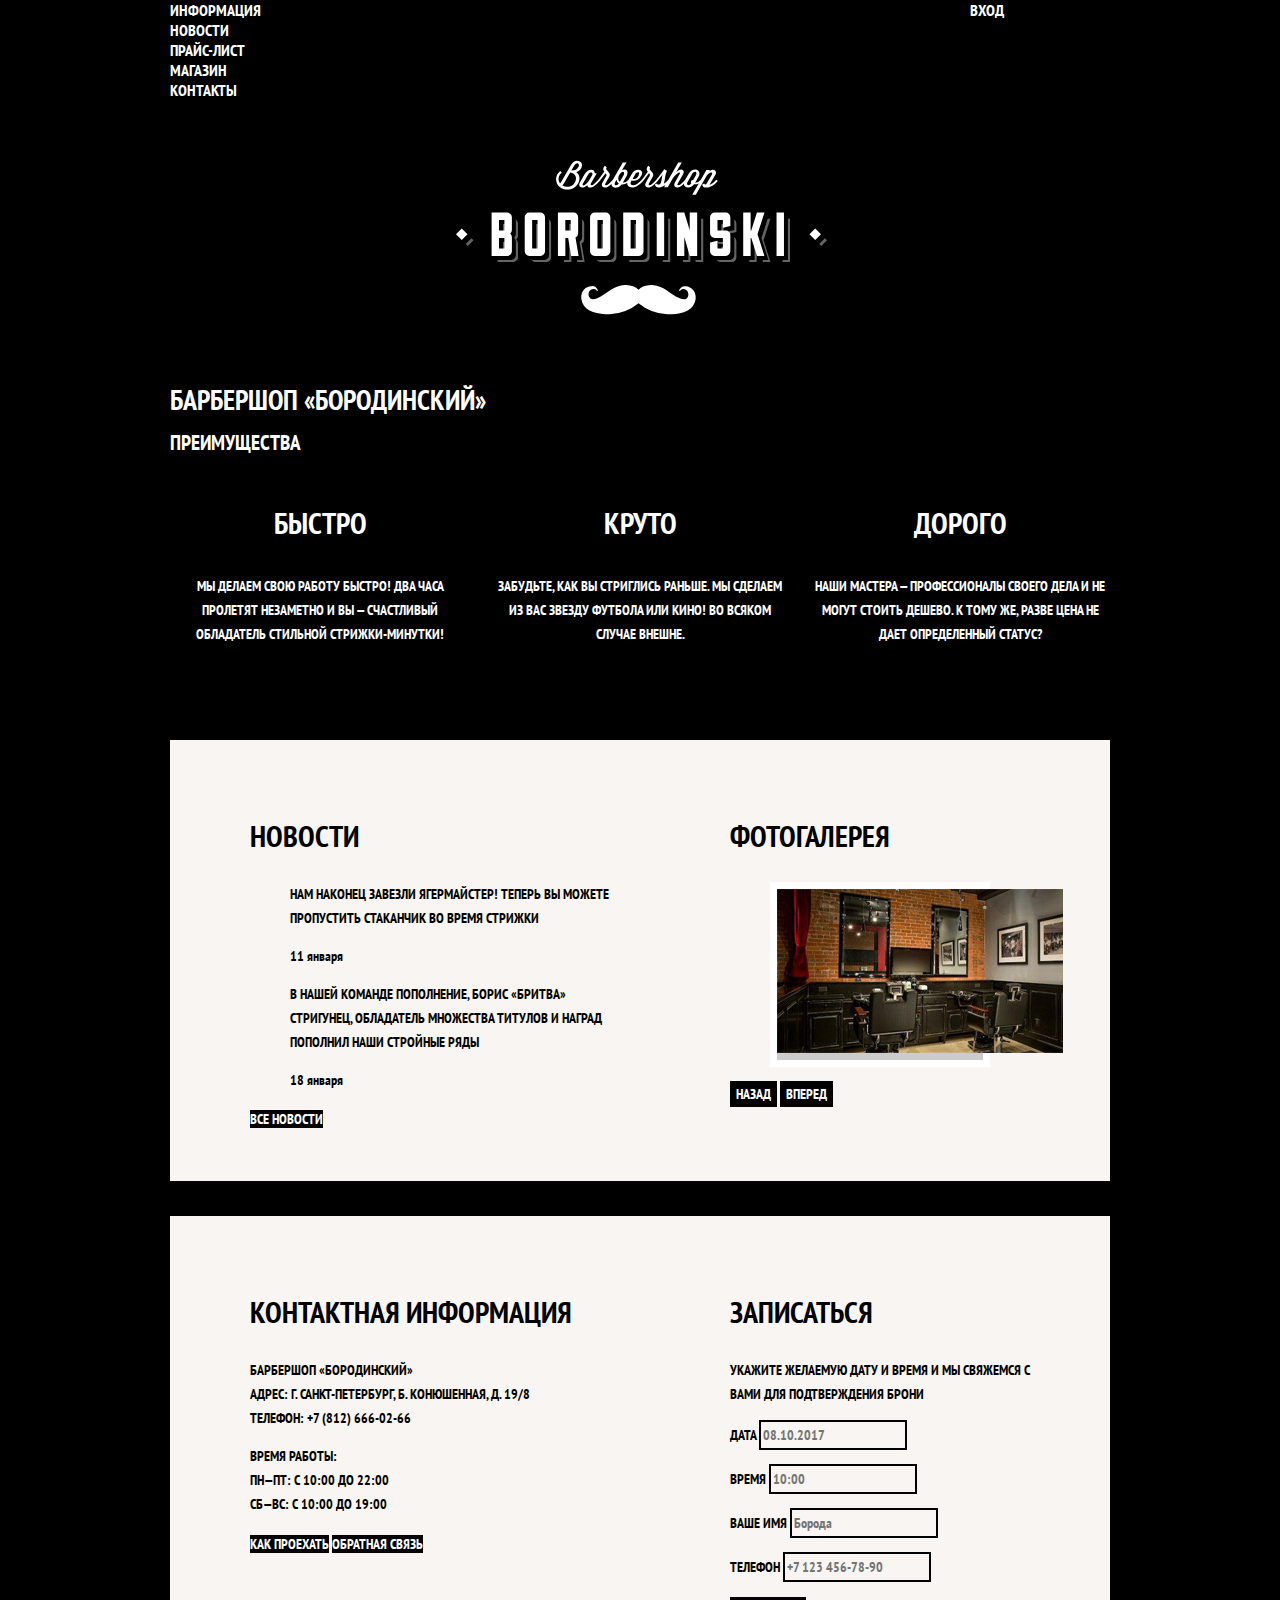
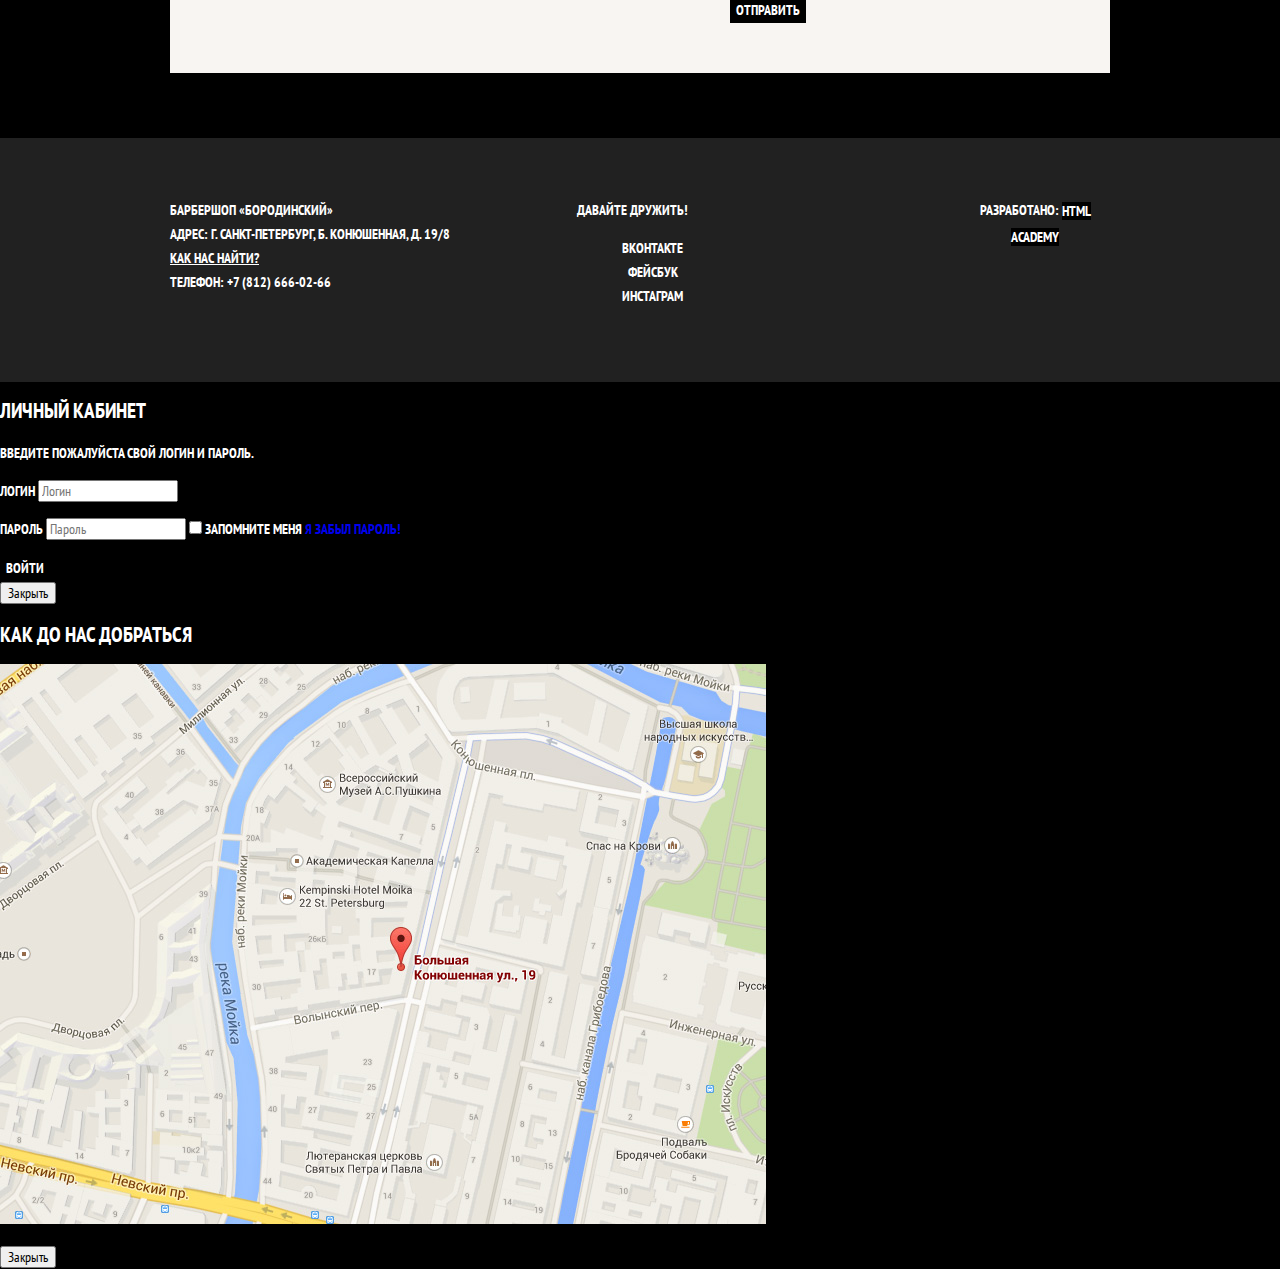
==== commit 2944e0cc: "добавил сетку на главную страницу" ====
--- a/index.html
+++ b/index.html
@@ -13,18 +13,24 @@
         <a class="main-header-logo">
           <img src="img/index-logo.svg" width="371" height="155" alt="Логотип барбершопа «Бородинский»">
         </a>
-        <ul class="site-navigation">
-          <li><a href="info.html">Информация</a></li>
-          <li><a href="news.html">Новости</a></li>
-          <li><a href="price.html">Прайс-лист</a></li>
-          <li><a href="catalog.html">Магазин</a></li>
-          <li><a href="contacts.html">Контакты</a></li>
-        </ul>
-        <ul class="user-navigation">
-          <li>
-            <a class="login-link" href="#">Вход</a>
-          </li>
-        </ul>
+        <div class="main-navigation-wrapper">
+          <div class="container">
+            <ul class="site-navigation">
+              <li><a href="info.html">Информация</a></li>
+              <li><a href="news.html">Новости</a></li>
+              <li><a href="price.html">Прайс-лист</a></li>
+              <li><a href="catalog.html">Магазин</a></li>
+              <li><a href="contacts.html">Контакты</a></li>
+            </ul>
+            <ul class="user-navigation">
+              <li>
+                <a class="login-link" href="#">Вход</a>
+              </li>
+            </ul>
+          </div>
+
+        </div>
+
       </nav>
     </header>
     <main class="container">
@@ -127,24 +133,27 @@
 
     </main>
     <footer class="main-footer">
-      <p class="footer-contacts">
-        Барбершоп «Бородинский»<br>
-        Адрес: г. Санкт-Петербург, Б. Конюшенная, д. 19/8<br>
-        <a href="map.html">Как нас найти?</a><br>
-        Телефон: +7 (812) 666-02-66
-      </p>
-      <div class="footer-social">
-        <b>Давайте дружить!</b>
-        <ul>
-          <li><a class="social-button" href="#">Вконтакте</a></li>
-          <li><a class="social-button" href="#">Фейсбук</a></li>
-          <li><a class="social-button" href="#">Инстаграм</a></li>
-        </ul>
+      <div class="container">
+        <p class="footer-contacts">
+          Барбершоп «Бородинский»<br>
+          Адрес: г. Санкт-Петербург, Б. Конюшенная, д. 19/8<br>
+          <a href="map.html">Как нас найти?</a><br>
+          Телефон: +7 (812) 666-02-66
+        </p>
+        <div class="footer-social">
+          <b>Давайте дружить!</b>
+          <ul>
+            <li><a class="social-button" href="#">Вконтакте</a></li>
+            <li><a class="social-button" href="#">Фейсбук</a></li>
+            <li><a class="social-button" href="#">Инстаграм</a></li>
+          </ul>
+        </div>
+        <p class="footer-copyright">
+          <b>Разработано:</b>
+          <a class="button" href="https://htmlacademy.ru">HTML Academy</a>
+        </p>
       </div>
-      <p class="footer-copyright">
-        <b>Разработано:</b>
-        <a class="button" href="https://htmlacademy.ru">HTML Academy</a>
-      </p>
+
     </footer>
 
     <section class="modal modal-login">
--- a/css/style.css
+++ b/css/style.css
@@ -24,6 +24,10 @@
   background-repeat: repeat;
 }
 
+.main-header {
+  margin-bottom: 75px;
+}
+
 a {
   text-decoration: none;
 }
@@ -47,16 +51,49 @@
 }
 
 .main-navigation {
+  display: flex;
+  flex-direction: column;
+  align-items: center;
+
   font-size: 16px;
   line-height: 20px;
   color: #ffffff;
 
+  background-color: transparent;
+}
+
+.main-header-logo {
+  order: 2;
+  width: 368px;
+  height: 153px;
+}
+
+.main-navigation-wrapper {
+  width: 100%;
+  margin-bottom: 60px;
+
   background-color: #000000;
 }
+
+.main-navigation-wrapper .container {
+  display: flex;
+  justify-content: space-between;
+}
+
 
 .site-navigation,
 .user-navigation {
   list-style: none;
+  margin: 0;
+  padding: 0;
+}
+
+.site-navigation {
+  width: 620px;
+}
+
+.user-navigation {
+  width: 140px;
 }
 
 .site-navigation a,
@@ -71,11 +108,27 @@
   background-color: #242424;
 }
 
+.container {
+  width: 940px;
+  margin: 0 auto;
+  padding: 0 10px;
+}
+
+.features {
+  margin-bottom: 80px;
+}
+
 .features-list {
+  display: flex;
+  justify-content: space-between;
+  margin: 0;
+  padding: 0;
+
   list-style: none;
 }
 
 .feature-item {
+  width: 300px;
   text-align: center;
 }
 
@@ -85,6 +138,11 @@
 }
 
 .index-columns {
+  display: flex;
+  justify-content: space-between;
+  padding: 50px 80px;
+  margin-bottom: 35px;
+
   color: #000000;
 
   background-color: #f8f5f2;
@@ -98,12 +156,20 @@
   line-height: 42px;
 }
 
+.news {
+  width: 380px;
+}
+
 .news-list {
   list-style: none;
 }
 
 .news-item time {
   text-transform: none;
+}
+
+.gallery {
+  width: 300px;
 }
 
 .gallery-content {
@@ -111,6 +177,14 @@
   border: 7px solid #ffffff;
 }
 
+.contacts {
+  width: 380px;
+}
+
+.appointment {
+  width: 300px;
+}
+
 .appointment-item input {
   font: inherit;
 
@@ -122,7 +196,159 @@
   border-color: #663d15;
 }
 
+.page-title {
+  font-size: 30px;
+  line-height: 42px;
+}
+
+.breadcrumbs {
+  list-style: none;
+}
+
+.breadcrumbs a {
+  color: #000000;
+}
+
+.breadcrumbs a:hover,
+.breadcrumbs a:focus {
+  text-decoration: underline;
+}
+
+.breadcrumbs-current {
+  color: #aba9a7;
+}
+
+.filter fieldset {
+  border: none;
+}
+
+.filter legend {
+  font-size: 24px;
+  line-height: 30px;
+}
+
+.filter ul {
+  list-style: none;
+  line-height: 18px;
+}
+
+.filter-input:hover + label,
+.filter-input:focus + label {
+  color: #663d15;
+}
+
+.filter-input:disabled + label {
+  color: #000000;
+
+  opacity: 0.5;
+}
+
+.catalog-list {
+  list-style: none;
+}
+
+.catalog-item {
+  background-color: #f8f8f8;
+  box-shadow: 0 0 10px rgba(0, 0, 0, 0.1);
+}
+
+.catalog-item:hover {
+  box-shadow: 0 0 10px rgba(0, 0, 0, 0.2);
+}
+
+.catalog-item a {
+  color: #000000;
+}
+
+.catalog-item h3 {
+  font-size: 14px;
+  line-height: 18px;
+}
+
+.catalog-category {
+  text-transform: none;
+}
+
+.catalog-item-price b {
+  font-size: 14px;
+  line-height: 20px;
+  text-align: center;
+
+  background-color: #e5e5e5;
+}
+
+.catalog-item-price .button {
+  line-height: 20px;
+  color: #ffffff;
+}
+
+.pagination-list {
+  list-style: none;
+}
+
+.pagination-item a {
+  color: #ffffff;
+
+  background-color: #000000;
+}
+
+.pagination-item a:hover,
+.pagination-item a:focus,
+.pagination-item a:active {
+  background-color: #663d15;
+}
+
+.pagination-item-current a {
+  color: #000000;
+
+  background-color: #ffffff;
+}
+
+.pagination-item-current a:hover,
+.pagination-item-current a:focus,
+.pagination-item-current a:active {
+  color: #000000;
+
+  background-color: #ffffff;
+}
+
+.product-photo-preview {
+  list-style: none;
+}
+
+.product-photo-preview li {
+  box-shadow: 0 0 10px 2px rgba(0, 0, 0, 0.1);
+}
+
+.product-photo-full {
+  box-shadow: 0 0 10px 2px rgba(0, 0, 0, 0.1);
+}
+
+.product-article {
+  text-align: right;
+  color: #aeaeae;
+}
+
+.product-price b {
+  line-height: 20px;
+  text-align: center;
+
+  background-color: #e5e5e5;
+}
+
+.product-info h3 {
+  font-size: 24px;
+  line-height: 30px;
+}
+
+.product-info ul {
+  list-style: none;
+}
+
 .main-footer {
+  margin-top: 65px;
+  padding: 60px 0;
+
   color: #ffffff;
 
   background-color: #212121;
@@ -131,6 +357,16 @@
   background-repeat: repeat;
 }
 
+.main-footer .container {
+  display: flex;
+}
+
+.footer-contacts {
+  width: 320px;
+  margin: 0;
+  margin-right: 70px;
+}
+
 .footer-contacts a {
   color: #ffffff;
   text-decoration: underline;
@@ -142,6 +378,8 @@
 }
 
 .footer-social {
+  width: 145px;
+
   text-align: center;
 }
 
@@ -154,6 +392,9 @@
 }
 
 .footer-copyright {
+  width: 150px;
+  margin: 0;
+  margin-left: auto;
   text-align: center;
 }
 
@@ -163,46 +404,3 @@
 
   background-color: #ffffff;
 }
-
-.modal {
-  color: #000000;
-
-  background-color: #f8f3f0;
-  background-image: url("img/pattern-light.jpg");
-  background-position: 0 0;
-  background-repeat: repeat;
-}
-
-.modal h2 {
-  font-size: 30px;
-  line-height: 42px;
-}
-
-.login-form input[type="text"],
-.login-form input[type="password"] {
-  font: inherit;
-  color: #000000;
-  text-transform: uppercase;
-
-  background-color: #f9f6f3;
-  border: 2px solid #000000;
-}
-
-.login-form input:focus {
-  border-color: #663d15;
-}
-
-.login-checkbox:hover,
-.login-checkbox:focus {
-  color: #663d15;
-}
-
-.restore {
-  color: #000000;
-  text-decoration: underline;
-}
-
-.restore:hover,
-.restore:focus {
-  text-decoration: none;
-}
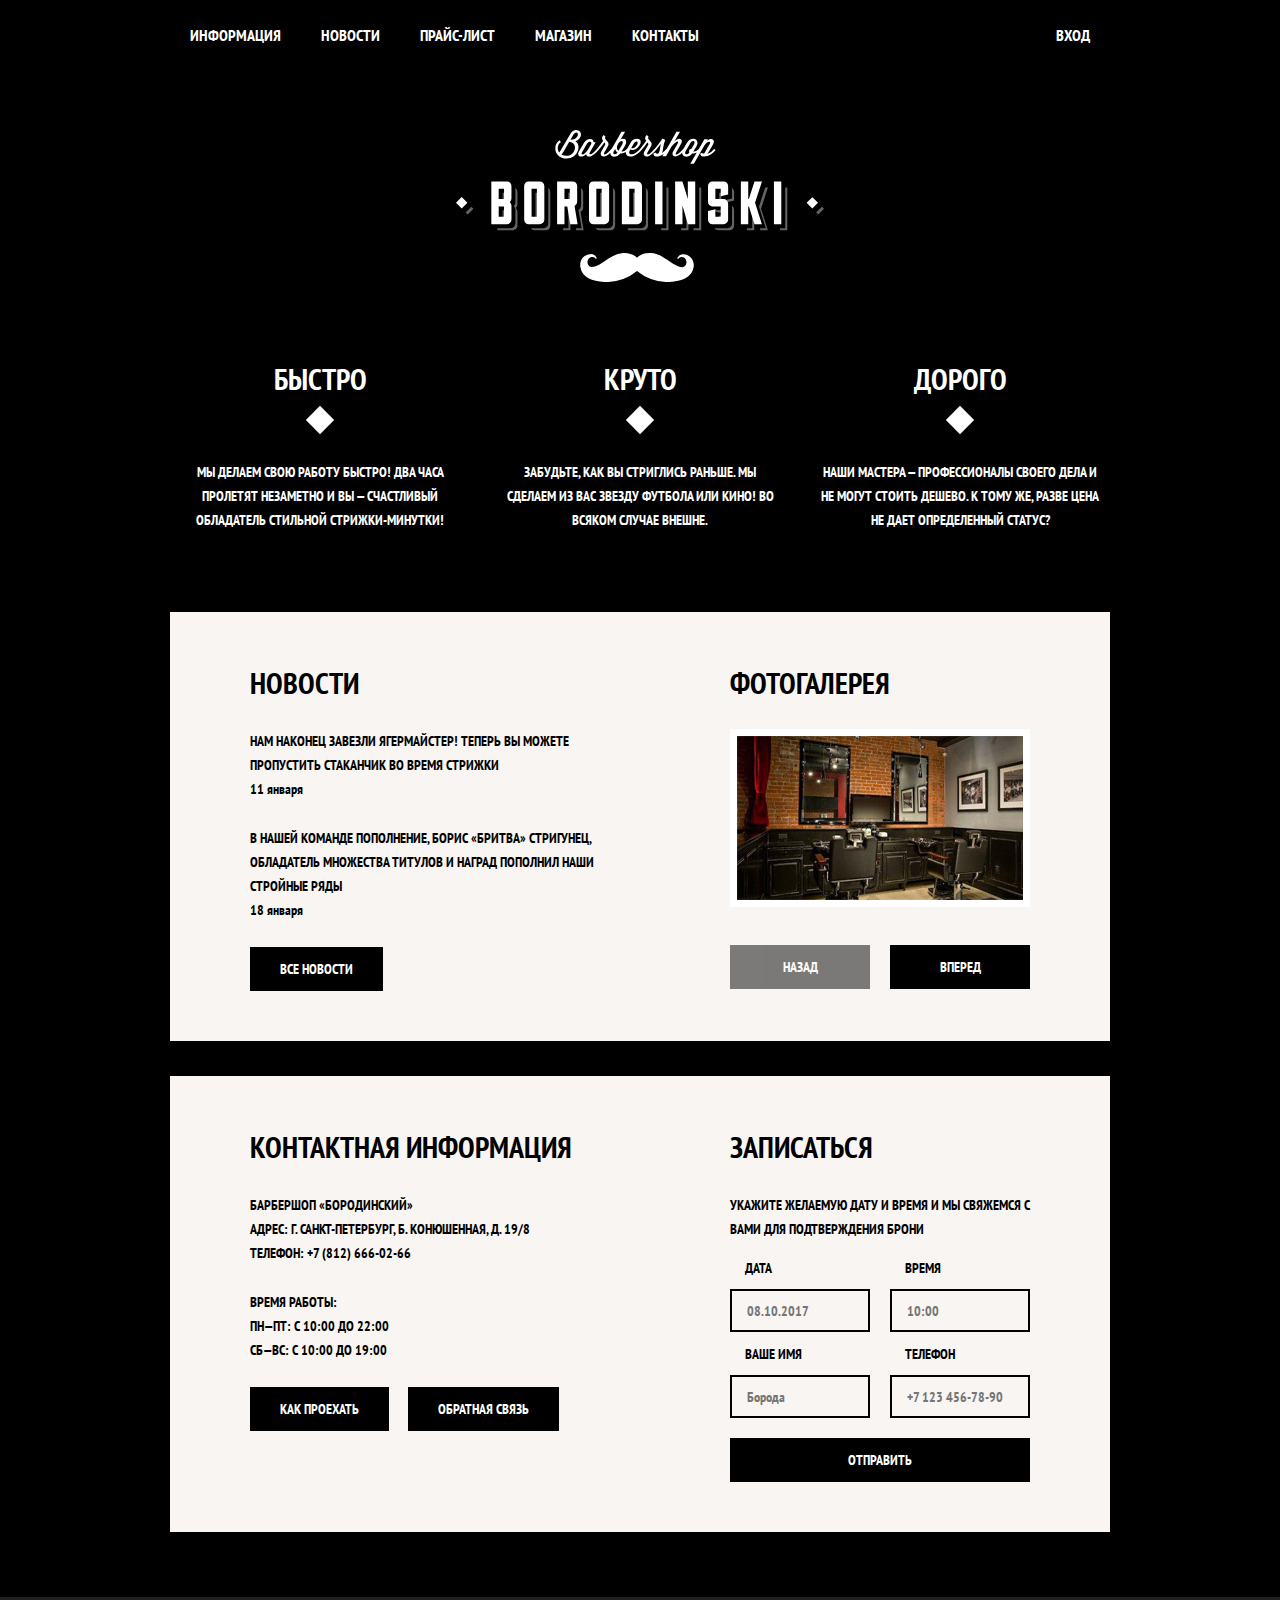
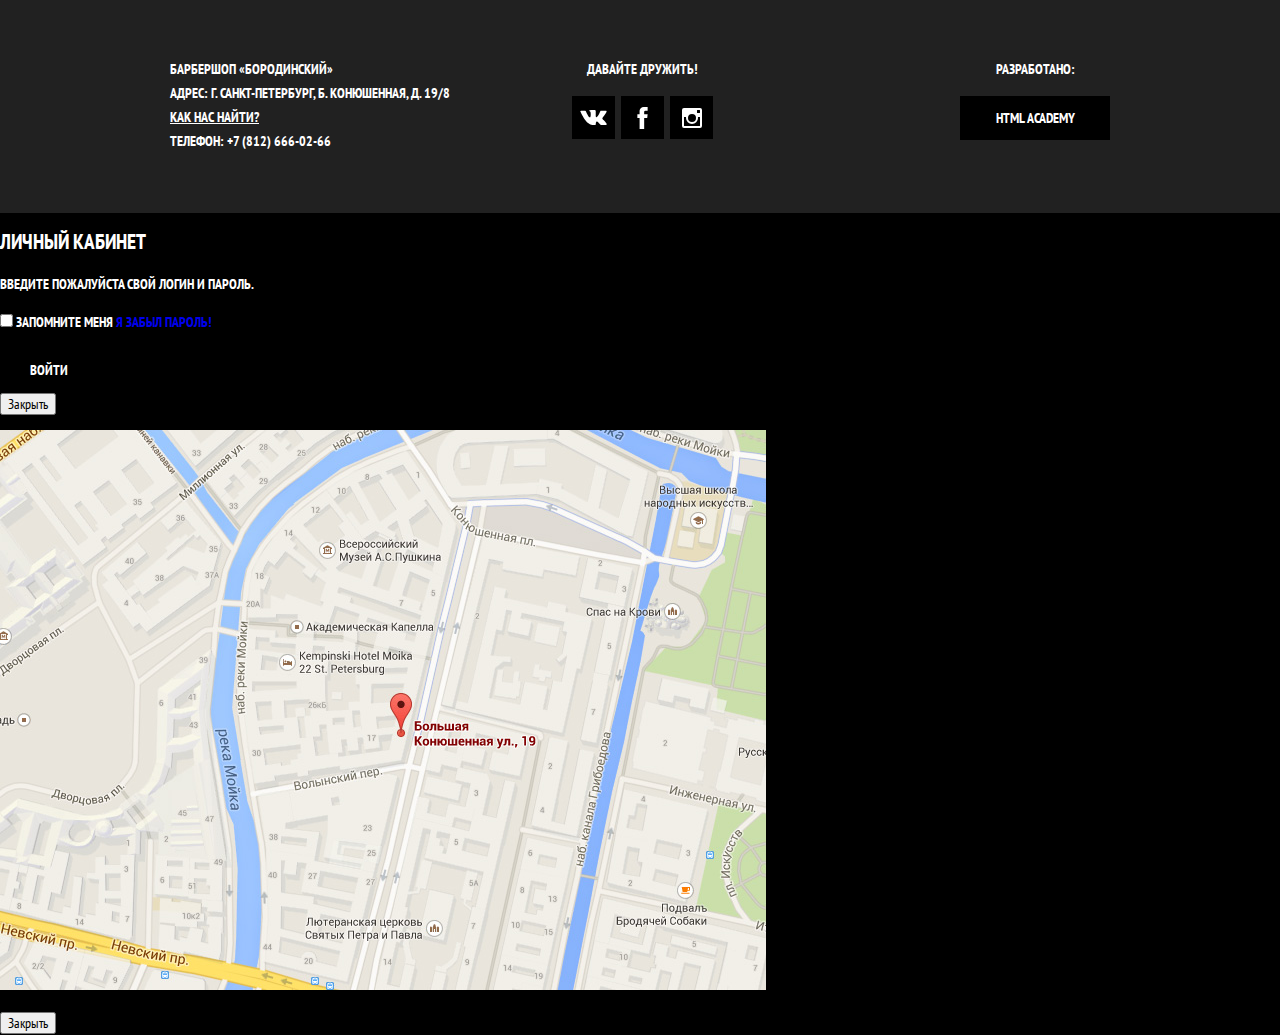
==== commit af4ee829: "стилизировал главную страницу" ====
--- a/index.html
+++ b/index.html
@@ -73,11 +73,13 @@
 
         <section class="gallery">
           <h2>Фотогалерея</h2>
-          <figure class="gallery-content">
-            <a href="#"><img src="img/studio.jpg" width="286" height="164" alt="Интерьер"></a>
-          </figure>
-          <button class="button gallery-button gallery-button-back" type="button">Назад</button>
-          <button class="button gallery-button gallery-button-next" type="button">Вперед</button>
+          <div class="gallery-container">
+            <figure class="gallery-content">
+              <a href="#"><img src="img/studio.jpg" width="286" height="164" alt="Интерьер"></a>
+            </figure>
+            <button class="button gallery-button gallery-button-back" type="button" disabled>Назад</button>
+            <button class="button gallery-button gallery-button-next" type="button">Вперед</button>
+          </div>
         </section>
       </div>
 
@@ -103,28 +105,20 @@
           <p class="appointment-info">Укажите желаемую дату и время и мы свяжемся с вами для подтверждения брони</p>
           <form class="appointment-form" action="https://echo.htmlacademy.ru" method="post">
             <p class="appointment-item">
-              <label>
-                Дата
-                <input type="text" name="date" value="" placeholder="08.10.2017">
-              </label>
-            </p>
-            <p class="appointment-item">
-              <label>
-                Время
-                <input type="text" name="time" value="" placeholder="10:00">
-              </label>
-            </p>
-            <p class="appointment-item">
-              <label>
-                Ваше имя
-                <input type="text" name="name" value="" placeholder="Борода">
-              </label>
-            </p>
-            <p class="appointment-item">
-              <label>
-                Телефон
-                <input type="tel" name="phone" value="" placeholder="+7 123 456-78-90">
-              </label>
+              <label for="appointment-date">Дата</label>
+              <input id="appointment-date" type="text" name="date" value="" placeholder="08.10.2017">
+            </p>
+            <p class="appointment-item">
+              <label for="appointment-time">Время</label>
+              <input id="appointment-time" type="text" name="time" value="" placeholder="10:00">
+            </p>
+            <p class="appointment-item">
+              <label for="appointment-name">Ваше имя</label>
+              <input id="appointment-name" type="text" name="name" value="" placeholder="Борода">
+            </p>
+            <p class="appointment-item">
+              <label for="appointment-phone">Телефон</label>
+              <input id="appointment-phone" type="tel" name="phone" value="" placeholder="+7 123 456-78-90">
             </p>
             <button class="button" type="submit">Отправить</button>
           </form>
@@ -143,9 +137,30 @@
         <div class="footer-social">
           <b>Давайте дружить!</b>
           <ul>
-            <li><a class="social-button" href="#">Вконтакте</a></li>
-            <li><a class="social-button" href="#">Фейсбук</a></li>
-            <li><a class="social-button" href="#">Инстаграм</a></li>
+            <li>
+              <a class="social-button" href="#"><span class="visually-hidden">Вконтакте</span>
+                <svg xmlns="http://www.w3.org/2000/svg" width="27" height="15" viewBox="0 0 26.14 14.91">
+                  <path d="M26 13.47l-.09-.17a13.55 13.55 0 0 0-2.6-3q-.87-.83-1.1-1.12A1 1 0 0 1 22 8a10.27 10.27 0 0 1 1.22-1.78l.88-1.16q2.35-3.13 2-4L26 .94a.8.8 0 0 0-.4-.22 2.14 2.14 0 0 0-.87 0h-3.92a.51.51 0 0 0-.27 0h-.3a.6.6 0 0 0-.15.14.93.93 0 0 0-.14.24 22.22 22.22 0 0 1-1.46 3.06q-.5.84-.93 1.46a7 7 0 0 1-.71.91 4.94 4.94 0 0 1-.52.47q-.23.18-.35.15l-.23-.05a.9.9 0 0 1-.31-.33 1.49 1.49 0 0 1-.16-.53v-.55-.65-.57-1.12-1-.75a3.14 3.14 0 0 0 0-.62 2.12 2.12 0 0 0-.14-.44.73.73 0 0 0-.28-.33 1.57 1.57 0 0 0-.46-.18A9 9 0 0 0 12.57 0a8.93 8.93 0 0 0-3.25.33 1.83 1.83 0 0 0-.52.41q-.25.3-.07.33a1.67 1.67 0 0 1 1.16.59l.08.16a2.6 2.6 0 0 1 .19.63 6.32 6.32 0 0 1 .12 1 10.59 10.59 0 0 1 0 1.7q-.07.71-.13 1.1a2.21 2.21 0 0 1-.18.64 2.69 2.69 0 0 1-.16.3l-.07.07a1 1 0 0 1-.37.07.86.86 0 0 1-.46-.19 3.27 3.27 0 0 1-.56-.52 7 7 0 0 1-.66-.93q-.37-.6-.76-1.42l-.22-.39q-.2-.38-.56-1.11t-.62-1.43A.9.9 0 0 0 5.2.9h-.07a.93.93 0 0 0-.22-.16A1.44 1.44 0 0 0 4.6.65L.87.68A1 1 0 0 0 .1.94L0 1a.44.44 0 0 0 0 .22 1.08 1.08 0 0 0 .08.37Q.9 3.53 1.86 5.31t1.66 2.87Q4.23 9.27 5 10.24t1 1.24l.37.41.34.33a8.06 8.06 0 0 0 1 .78 16.34 16.34 0 0 0 1.4.9 7.6 7.6 0 0 0 1.79.72 6.19 6.19 0 0 0 2 .22h1.57a1.08 1.08 0 0 0 .72-.3l.05-.07a.9.9 0 0 0 .1-.25 1.38 1.38 0 0 0 0-.37 4.48 4.48 0 0 1 .09-1.05 2.77 2.77 0 0 1 .23-.71 1.74 1.74 0 0 1 .29-.4 1.19 1.19 0 0 1 .23-.2h.11a.86.86 0 0 1 .77.21 4.52 4.52 0 0 1 .83.79q.39.47.93 1.05a6.41 6.41 0 0 0 1 .87l.27.16a3.31 3.31 0 0 0 .71.3 1.53 1.53 0 0 0 .76.07l3.48-.05a1.58 1.58 0 0 0 .8-.17.68.68 0 0 0 .34-.37 1.06 1.06 0 0 0 0-.46 1.71 1.71 0 0 0-.1-.36z" fill="#fff">
+                  </path>
+                </svg>
+              </a>
+            </li>
+            <li>
+              <a class="social-button" href="#"><span class="visually-hidden">Фейсбук</span>
+                <svg xmlns="http://www.w3.org/2000/svg" width="19" height="22" viewBox="0 0 10.15 21.74">
+                  <path d="M3.34 1.12A4.77 4.77 0 0 1 6.53 0h3.61v3.81H7.81a1.07 1.07 0 0 0-1.09.83v2.55h3.42c-.08 1.23-.24 2.45-.41 3.67h-3v10.87H2.21V10.86H0V7.21h2.19V3.66a3.83 3.83 0 0 1 1.15-2.54z" fill="#fff">
+                  </path>
+                </svg>
+              </a>
+            </li>
+            <li>
+              <a class="social-button" href="#"><span class="visually-hidden">Инстаграм</span>
+                <svg xmlns="http://www.w3.org/2000/svg" width="20" height="20" viewBox="0 0 20 20">
+                  <path d="M18 0H2a2 2 0 0 0-2 2v16a2 2 0 0 0 2 2h16a2 2 0 0 0 2-2V2a2 2 0 0 0-2-2zm-8 6a4 4 0 1 1-4 4 4 4 0 0 1 4-4zM2.5 18a.47.47 0 0 1-.5-.5V9h2.1a3.4 3.4 0 0 0-.1 1 6 6 0 1 0 12 0 3.4 3.4 0 0 0-.1-1H18v8.5a.47.47 0 0 1-.5.5zM18 4.5a.47.47 0 0 1-.5.5h-2a.47.47 0 0 1-.5-.5v-2a.47.47 0 0 1 .5-.5h2a.47.47 0 0 1 .5.5z" fill="#fff">
+                  </path>
+                </svg>
+              </a>
+            </li>
           </ul>
         </div>
         <p class="footer-copyright">
@@ -153,7 +168,6 @@
           <a class="button" href="https://htmlacademy.ru">HTML Academy</a>
         </p>
       </div>
-
     </footer>
 
     <section class="modal modal-login">
--- a/css/style.css
+++ b/css/style.css
@@ -1,4 +1,5 @@
 body {
+  min-width: 960px;
   margin: 0;
   padding: 0;
 
@@ -15,6 +16,33 @@
   background-repeat: no-repeat;
 }
 
+a {
+  text-decoration: none;
+}
+
+img {
+  max-width: 100%;
+  height: auto;
+}
+
+.visually-hidden:not(:focus):not(:active),
+input[type="checkbox"].visually-hidden,
+input[type="radio"].visually-hidden {
+  position: absolute;
+
+  width: 1px;
+  height: 1px;
+  margin: -1px;
+  border: 0;
+  padding: 0;
+
+  white-space: nowrap;
+
+  clip-path: inset(100%);
+  clip: rect(0 0 0 0);
+  overflow: hidden;
+}
+
 .inner-page {
   color: #000000;
 
@@ -28,13 +56,12 @@
   margin-bottom: 75px;
 }
 
-a {
-  text-decoration: none;
-}
-
 .button {
+  display: inline-block;
+  margin-right: 16px;
+  padding: 10px 30px;
+
   font: inherit;
-
   text-align: center;
   color: #ffffff;
   vertical-align: middle;
@@ -50,6 +77,13 @@
   background-color: #663d15;
 }
 
+.button.disabled,
+.button:disabled {
+  cursor: default;
+  opacity: 0.5;
+  background-color: #000000;
+}
+
 .main-navigation {
   display: flex;
   flex-direction: column;
@@ -89,15 +123,22 @@
 }
 
 .site-navigation {
+  display: flex;
+  flex-wrap: wrap;
   width: 620px;
 }
 
 .user-navigation {
-  width: 140px;
+  display: flex;
+  max-width: 140px;
 }
 
 .site-navigation a,
 .user-navigation a {
+  display: block;
+  padding: 25px 20px;
+
+  vertical-align: middle;
   color: #ffffff;
 }
 
@@ -108,6 +149,34 @@
   background-color: #242424;
 }
 
+.user-navigation .login-link {
+  position: relative;
+  padding-left: 50px;
+}
+
+.login-link::before {
+  content: "";
+
+  position: absolute;
+  top: 27px;
+  left: 24px;
+
+  width: 16px;
+  height: 18px;
+
+  background-image: url("img/login.svg");
+  background-repeat: no-repeat;
+  background-position: 0 0;
+
+  opacity: 0.3;
+}
+
+.login-link:hover::before,
+.login-link:focus::before,
+.login-link:active::before {
+  opacity: 1;
+}
+
 .container {
   width: 940px;
   margin: 0 auto;
@@ -129,12 +198,38 @@
 
 .feature-item {
   width: 300px;
+
   text-align: center;
 }
 
 .feature-item h3 {
+  position: relative;
+
+  margin: 0;
+  margin-bottom: 60px;
+
   font-size: 30px;
   line-height: 42px;
+}
+
+.feature-item h3::after {
+  content: "";
+
+  position: absolute;
+  bottom: -30px;
+  left: 50%;
+
+  width: 20px;
+  height: 20px;
+  margin-left: -10px;
+
+  background-color: #ffffff;
+
+  transform: rotate(45deg);
+}
+
+.feature-item p {
+  margin: 0 10px;
 }
 
 .index-columns {
@@ -146,12 +241,17 @@
   color: #000000;
 
   background-color: #f8f5f2;
-  background-image: url("img/pattern-light.jpg");
-  background-position: 0 0;
-  background-repeat: repeat;
+  background-image:
+    url("img/line.png"),
+    url("img/pattern-light.jpg");
+  background-position: center, 0 0;
+  background-repeat: no-repeat, repeat;
 }
 
 .index-columns h2 {
+  margin: 0;
+  margin-bottom: 25px;
+
   font-size: 30px;
   line-height: 42px;
 }
@@ -161,7 +261,19 @@
 }
 
 .news-list {
-  list-style: none;
+  margin: 0;
+  margin-bottom: 25px;
+  padding: 0;
+
+  list-style: none;
+}
+
+.news-item {
+  margin-bottom: 25px;
+}
+
+.news-item p {
+  margin: 0;
 }
 
 .news-item time {
@@ -172,20 +284,86 @@
   width: 300px;
 }
 
+.gallery-container {
+  position: relative;
+
+  height: 260px;
+}
+
 .gallery-content {
+  height: 164px;
+  margin: 0;
+
   background-color: #cccccc;
   border: 7px solid #ffffff;
 }
 
+.gallery-content img {
+  width: 286px;
+  height: 164px;
+}
+
+.gallery-button {
+  box-sizing: border-box;
+  position: absolute;
+  bottom: 0;
+
+  width: 140px;
+  margin: 0;
+}
+
+.gallery-button-back {
+  left: 0;
+}
+
+.gallery-button-next {
+  right: 0;
+}
+
 .contacts {
   width: 380px;
 }
 
+.contacts p {
+  margin: 0;
+  margin-bottom: 25px;
+}
+
 .appointment {
   width: 300px;
 }
 
+.appointment-info {
+  margin: 0;
+  margin-bottom: 15px;
+}
+
+.appointment-form {
+  display: flex;
+  flex-wrap: wrap;
+  justify-content: space-between;
+}
+
+.appointment-item {
+  width: 140px;
+  margin: 0;
+  margin-bottom: 10px;
+}
+
+.appointment-item label {
+  display: block;
+  margin-bottom: 9px;
+  margin-left: 15px;
+}
+
 .appointment-item input {
+  box-sizing: border-box;
+  width: 140px;
+  padding-top: 8px;
+  padding-left: 15px;
+  padding-right: 15px;
+  padding-bottom: 7px;
+
   font: inherit;
 
   background-color: transparent;
@@ -194,6 +372,13 @@
 
 .appointment-item input:focus {
   border-color: #663d15;
+}
+
+.appointment .button {
+  display: block;
+  width: 100%;
+  margin-top: 10px;
+  margin-right: 0;
 }
 
 .page-title {
@@ -364,7 +549,7 @@
 .footer-contacts {
   width: 320px;
   margin: 0;
-  margin-right: 70px;
+  margin-right: 80px;
 }
 
 .footer-contacts a {
@@ -384,11 +569,39 @@
 }
 
 .footer-social ul {
-  list-style: none;
+  display: flex;
+  flex-wrap: wrap;
+  justify-content: space-between;
+  width: 141px;
+  margin: 0 auto;
+  padding: 0;
+
+  list-style: none;
+}
+
+.footer-social b {
+  display: block;
+  margin-bottom: 15px;
 }
 
 .social-button {
-  color: #ffffff;
+  display: flex;
+  align-items: center;
+  justify-content: center;
+  width: 43px;
+  height: 43px;
+
+  background-color: #000000;
+}
+
+.social-button:hover,
+.social-button:focus {
+  background-color: #ffffff;
+}
+
+.social-button:hover path,
+.social-button:focus path {
+  fill: #000000;
 }
 
 .footer-copyright {
@@ -398,6 +611,16 @@
   text-align: center;
 }
 
+.footer-copyright .button {
+  display: block;
+  margin-right: 0;
+}
+
+.footer-copyright b {
+  display: block;
+  margin-bottom: 15px;
+}
+
 .footer-copyright .button:hover,
 .footer-copyright .button:focus {
   color: #000000;
